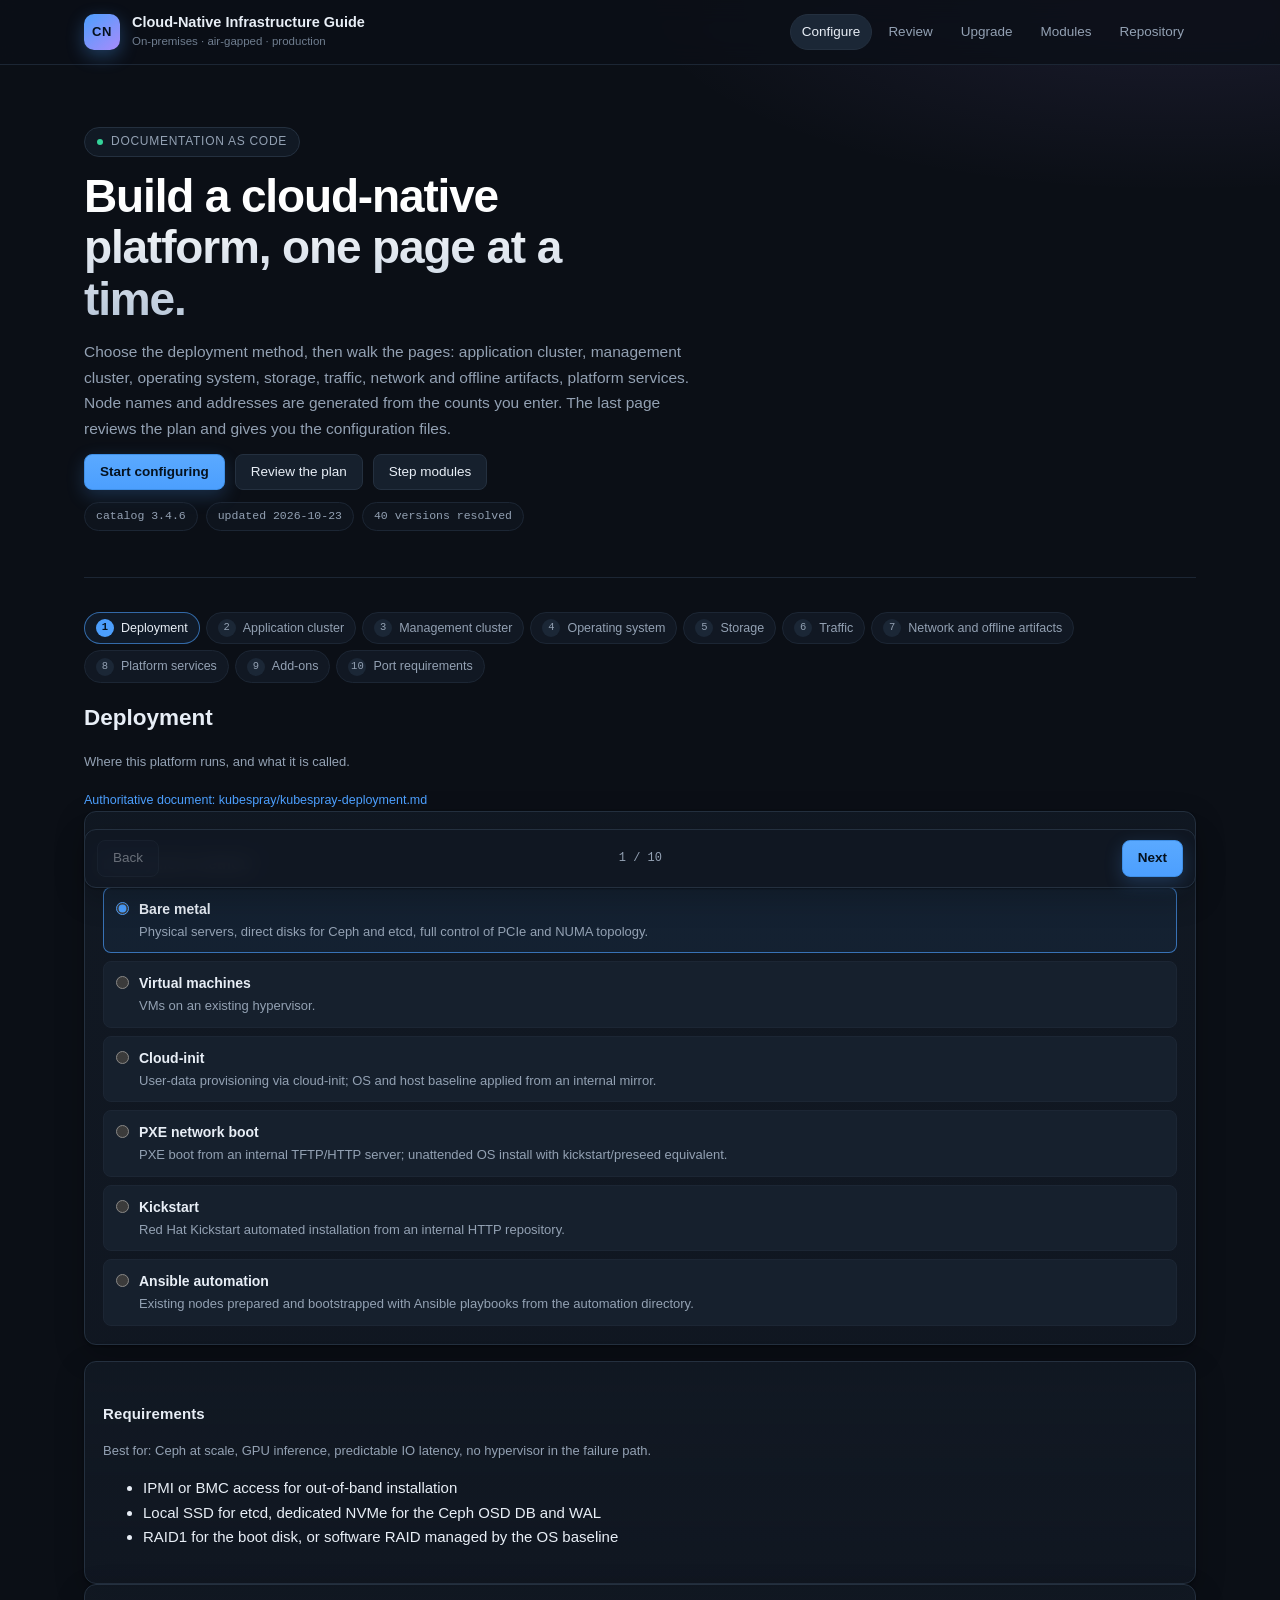
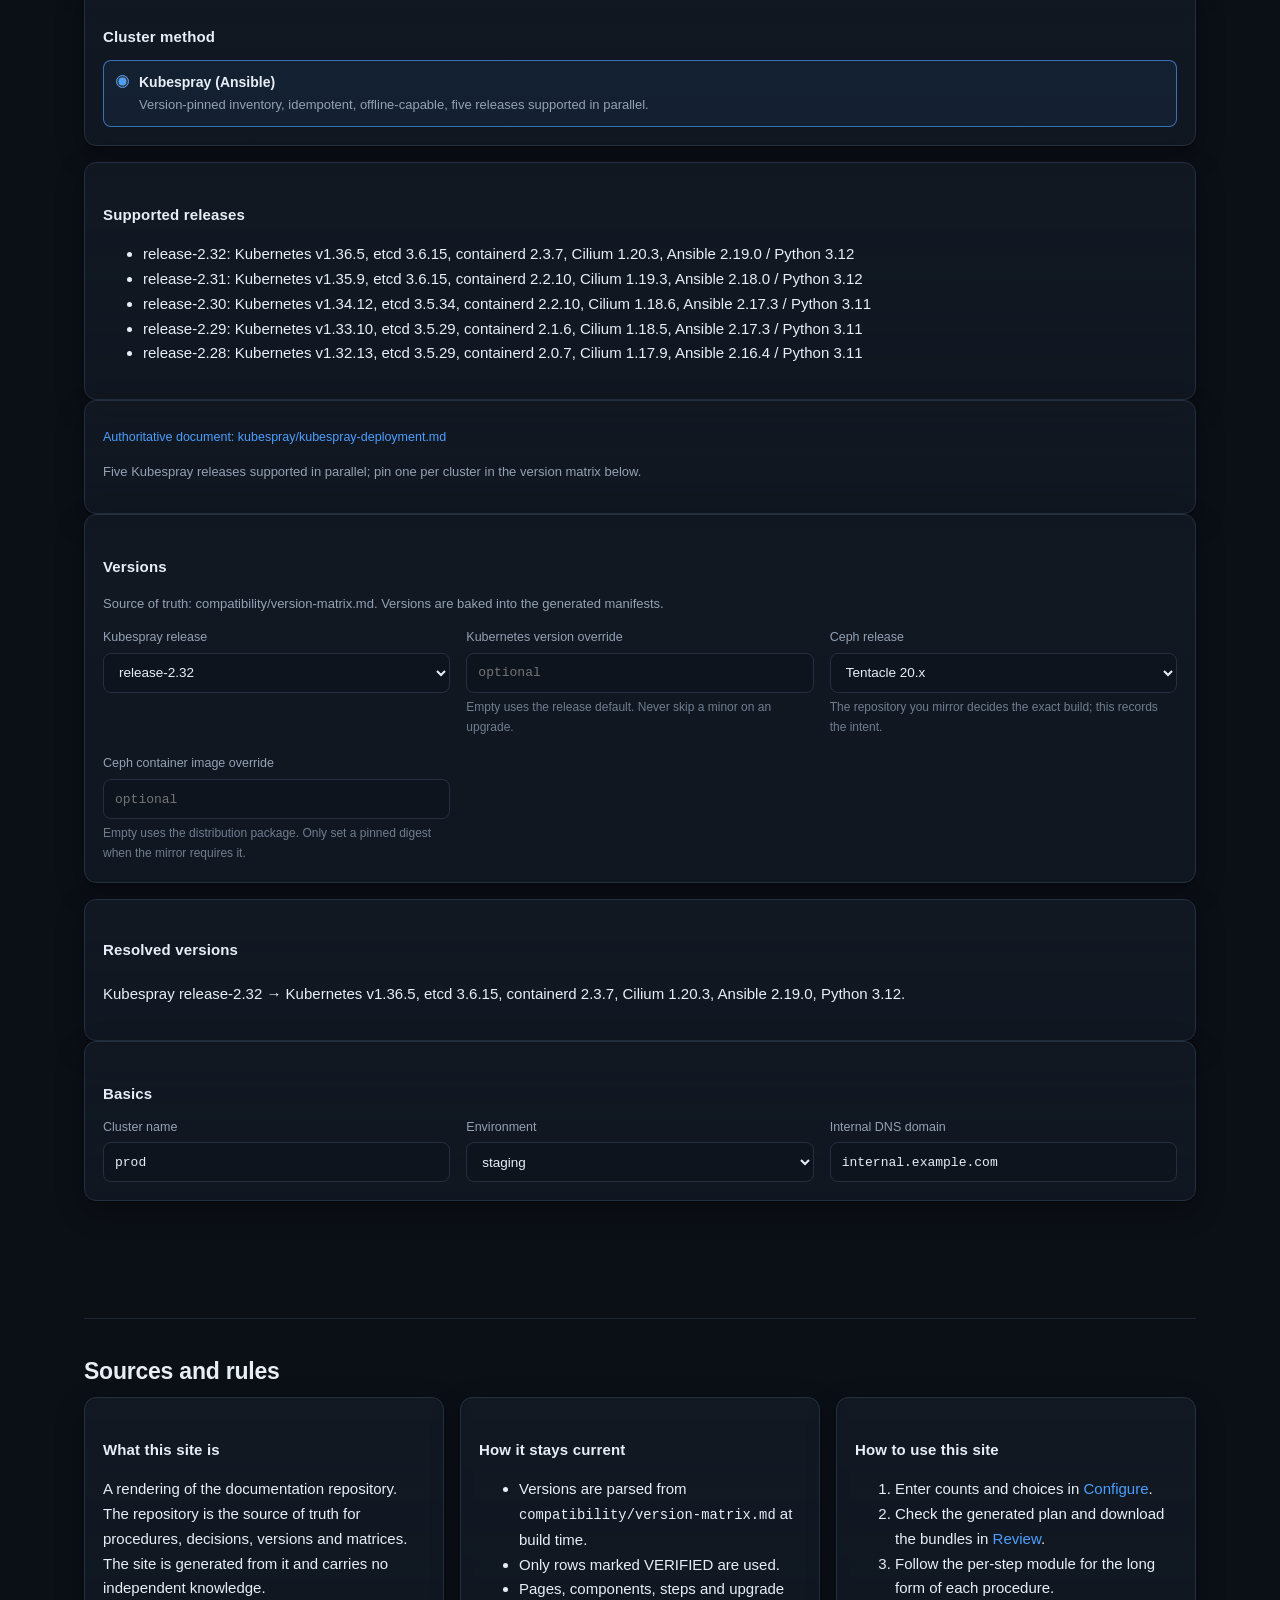
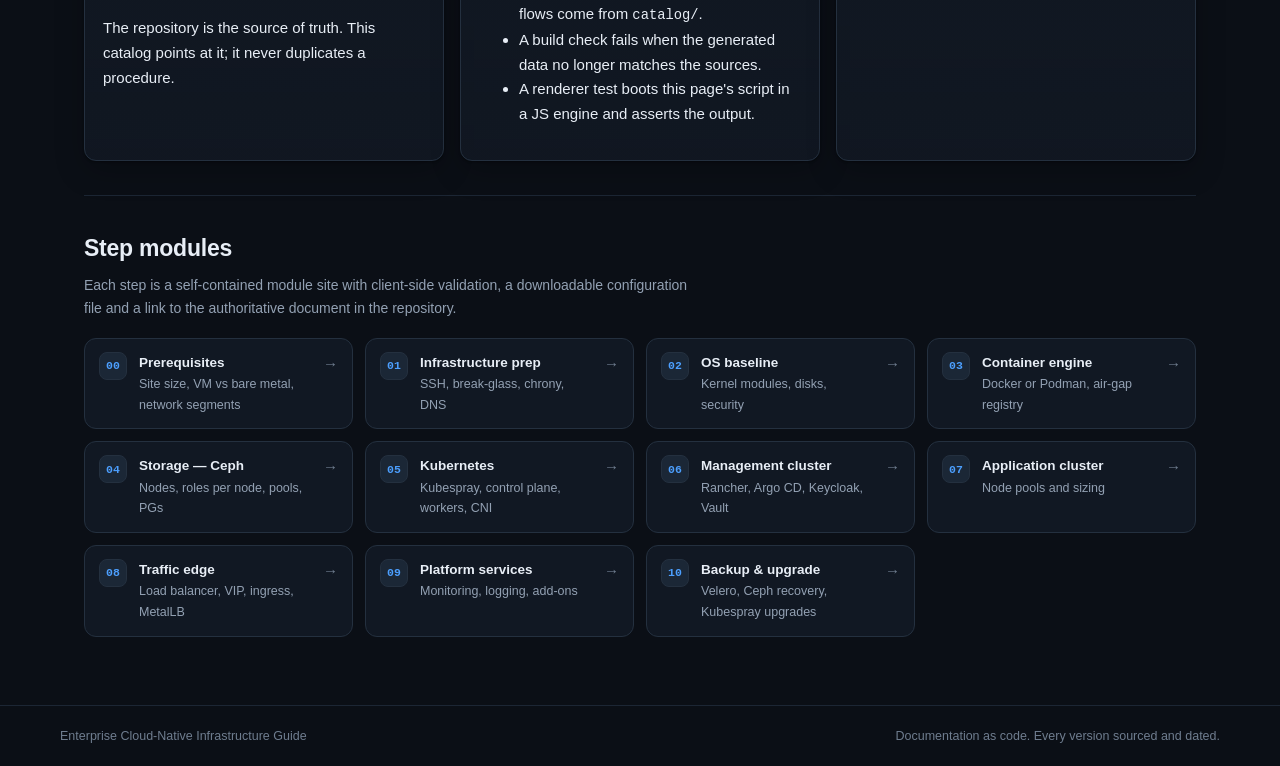
==== site/index.html @ a26ba658 "Cluster method gets authoritative doc link" ====
<!DOCTYPE html>
<html lang="en">
<head>
<meta charset="utf-8">
<meta name="viewport" content="width=device-width, initial-scale=1">
<title>Enterprise Cloud-Native Infrastructure Guide</title>
<meta name="description" content="Step-by-step configurator and upgrade walkthrough for an on-premises, air-gapped cloud-native platform: Kubernetes with Kubespray, Ceph (Rook or cephadm on Podman/Docker), Rancher, Argo CD, Vault, Prometheus, Istio and GPU inference.">
<link rel="stylesheet" href="styles.css?v=3.4.6">
</head>
<body>
<header class="top">
  <div class="wrap">
    <a class="brand" href="#/">
      <span class="brand-mark">CN</span>
      <span>
        <strong>Cloud-Native Infrastructure Guide</strong>
        <small>On-premises · air-gapped · production</small>
      </span>
    </a>
    <nav id="nav">
      <a href="#/configure" data-view="wizard">Configure</a>
      <a href="#/review" data-view="review">Review</a>
      <a href="#/upgrade" data-view="upgrade">Upgrade</a>
      <a href="#modules">Modules</a>
      <a href="https://github.com/DavoudTeimouri/cloudnative-infrastructure-guide" rel="noopener">Repository</a>
    </nav>
  </div>
</header>

<main class="wrap" id="top">

  <section class="hero" id="hero">
    <p class="eyebrow">Documentation as code</p>
    <h1>Build a cloud-native platform, one page at a time.</h1>
    <p>
      Choose the deployment method, then walk the pages: application cluster, management cluster,
      operating system, storage, traffic, network and offline artifacts, platform services.
      Node names and addresses are generated from the counts you enter. The last page reviews the
      plan and gives you the configuration files.
    </p>
    <p class="hero-cta">
      <a class="btn primary" href="#/configure" data-view="wizard">Start configuring</a>
      <a class="btn" href="#/review" data-view="review">Review the plan</a>
      <a class="btn" href="#modules">Step modules</a>
    </p>
    <p class="hero-meta">
      <span id="catalog-version">catalog —</span>
      <span id="catalog-updated">updated —</span>
      <span id="version-count">— versions</span>
    </p>
  </section>

  <!-- wizard -->
  <section id="wizard" class="view">
    <div class="wizard-bar">
      <ol class="crumbs" id="crumbs"></ol>
    </div>

    <div id="page" class="page"></div>

    <div class="wizard-nav">
      <button id="prev" class="btn">Back</button>
      <span class="wizard-step" id="page-count"></span>
      <button id="next" class="btn primary">Next</button>
    </div>
  </section>

  <!-- review -->
  <section id="review" class="view" hidden>
    <h2>Review</h2>
    <div class="plan-head">
      <div>
        <strong id="plan-summary">—</strong>
        <p class="hint" id="plan-note"></p>
      </div>
      <div class="plan-actions">
        <button id="copy-plan" class="btn">Copy plan</button>
        <button id="download-runbook" class="btn primary">Download runbook</button>
      </div>
    </div>

    <h3>Sizing</h3>
    <div class="table-scroll"><table class="versions" id="sizing"><tbody></tbody></table></div>

    <h3>Resolved versions</h3>
    <div class="table-scroll"><table class="versions" id="versions"><tbody></tbody></table></div>

    <h3>Implementation steps</h3>
    <ol class="steps" id="steps"></ol>

    <h3>Generated files</h3>
    <div id="exports" class="exports"></div>
  </section>

  <!-- upgrade -->
  <section id="upgrade" class="view" hidden>
    <h2>Upgrade walkthrough</h2>
    <p class="hint">
      One component at a time, in order. A step marked <strong>gate</strong> must pass before the
      next one starts. The rollback line states what is actually possible — for Kubernetes and
      Ceph it is the backup, not a downgrade.
    </p>

    <div class="card">
      <div class="grid">
        <div class="field">
          <label for="flow">Component</label>
          <select id="flow"></select>
        </div>
        <div class="field">
          <label for="target">Target version</label>
          <select id="target"></select>
        </div>
      </div>
      <p class="hint" id="flow-meta"></p>
      <div class="plan-actions">
        <button id="download-upgrade" class="btn primary">Download upgrade runbook</button>
      </div>
    </div>

    <div id="upgrade-body"></div>
  </section>

  <section id="sources">
    <h2>Sources and rules</h2>
    <div class="grid">
      <div class="card plain">
        <h3>What this site is</h3>
        <p>
          A rendering of the documentation repository. The repository is the source of truth for
          procedures, decisions, versions and matrices. The site is generated from it and carries
          no independent knowledge.
        </p>
        <p id="source-note"></p>
      </div>
      <div class="card plain">
        <h3>How it stays current</h3>
        <ul>
          <li>Versions are parsed from <code>compatibility/version-matrix.md</code> at build time.</li>
          <li>Only rows marked VERIFIED are used.</li>
          <li>Pages, components, steps and upgrade flows come from <code>catalog/</code>.</li>
          <li>A build check fails when the generated data no longer matches the sources.</li>
          <li>A renderer test boots this page's script in a JS engine and asserts the output.</li>
        </ul>
      </div>
      <div class="card plain">
        <h3>How to use this site</h3>
        <ol>
          <li>Enter counts and choices in <a href="#/configure">Configure</a>.</li>
          <li>Check the generated plan and download the bundles in <a href="#/review">Review</a>.</li>
          <li>Follow the per-step module for the long form of each procedure.</li>
        </ol>
      </div>
    </div>
  </section>


  <section id="modules">
    <h2>Step modules</h2>
    <p class="section-note">
      Each step is a self-contained module site with client-side validation, a downloadable
      configuration file and a link to the authoritative document in the repository.
    </p>
    <div class="modules">
      <a class="module-card" href="modules/00-prerequisites/index.html"><span class="n">00</span><span><span class="t">Prerequisites</span><span class="d">Site size, VM vs bare metal, network segments</span></span><span class="arrow">→</span></a>
      <a class="module-card" href="modules/01-infrastructure-prep/index.html"><span class="n">01</span><span><span class="t">Infrastructure prep</span><span class="d">SSH, break-glass, chrony, DNS</span></span><span class="arrow">→</span></a>
      <a class="module-card" href="modules/02-os-baseline/index.html"><span class="n">02</span><span><span class="t">OS baseline</span><span class="d">Kernel modules, disks, security</span></span><span class="arrow">→</span></a>
      <a class="module-card" href="modules/03-container-engine/index.html"><span class="n">03</span><span><span class="t">Container engine</span><span class="d">Docker or Podman, air-gap registry</span></span><span class="arrow">→</span></a>
      <a class="module-card" href="modules/04-storage-ceph/index.html"><span class="n">04</span><span><span class="t">Storage — Ceph</span><span class="d">Nodes, roles per node, pools, PGs</span></span><span class="arrow">→</span></a>
      <a class="module-card" href="modules/05-kubernetes/index.html"><span class="n">05</span><span><span class="t">Kubernetes</span><span class="d">Kubespray, control plane, workers, CNI</span></span><span class="arrow">→</span></a>
      <a class="module-card" href="modules/06-management-cluster/index.html"><span class="n">06</span><span><span class="t">Management cluster</span><span class="d">Rancher, Argo CD, Keycloak, Vault</span></span><span class="arrow">→</span></a>
      <a class="module-card" href="modules/07-application-cluster/index.html"><span class="n">07</span><span><span class="t">Application cluster</span><span class="d">Node pools and sizing</span></span><span class="arrow">→</span></a>
      <a class="module-card" href="modules/08-traffic-edge/index.html"><span class="n">08</span><span><span class="t">Traffic edge</span><span class="d">Load balancer, VIP, ingress, MetalLB</span></span><span class="arrow">→</span></a>
      <a class="module-card" href="modules/09-platform-services/index.html"><span class="n">09</span><span><span class="t">Platform services</span><span class="d">Monitoring, logging, add-ons</span></span><span class="arrow">→</span></a>
      <a class="module-card" href="modules/10-backup-upgrade/index.html"><span class="n">10</span><span><span class="t">Backup &amp; upgrade</span><span class="d">Velero, Ceph recovery, Kubespray upgrades</span></span><span class="arrow">→</span></a>
    </div>
  </section>

</main>

<footer class="foot">
  <div class="wrap">
    <span>Enterprise Cloud-Native Infrastructure Guide</span>
    <span>Documentation as code. Every version sourced and dated.</span>
  </div>
</footer>

<div id="toast" class="toast" role="status" aria-live="polite"></div>

<script src="app.js?v=3.4.6"></script>
</body>
</html>
---- site/styles.css ----
/* Cloud-Native Infrastructure Guide — design system
   Dark, dense, documentation-first. One stylesheet for the main site and the
   step modules: modules link this file and add only their layout rules. */

:root {
  color-scheme: dark;

  --bg: #0b0f16;
  --bg-soft: #0e141d;
  --panel: #111823;
  --panel-2: #16202d;
  --panel-3: #1b2736;
  --line: #24303f;
  --line-soft: #1c2634;
  --fg: #e8eef6;
  --muted: #93a1b3;
  --muted-2: #6f7d8f;
  --accent: #4c9ffe;
  --accent-2: #34d399;
  --accent-3: #a78bfa;
  --warn: #f3b44a;
  --danger: #ff6b6b;

  /* aliases used by the step modules */
  --border: var(--line);
  --foreground: var(--fg);
  --muted-foreground: var(--muted);
  --card: var(--panel);

  --r-sm: 8px;
  --r: 12px;
  --r-lg: 16px;
  --shadow: 0 1px 2px rgba(0, 0, 0, .35), 0 10px 30px rgba(0, 0, 0, .22);
  --mono: ui-monospace, SFMono-Regular, "SF Mono", Menlo, Consolas, "Liberation Mono", monospace;
  --sans: "Inter", -apple-system, BlinkMacSystemFont, "Segoe UI", Roboto, Helvetica, Arial, sans-serif;
}

* { box-sizing: border-box; }

html { -webkit-text-size-adjust: 100%; }

body {
  margin: 0;
  background:
    radial-gradient(1100px 380px at 12% -8%, rgba(76, 159, 254, .16), transparent 62%),
    radial-gradient(900px 320px at 92% 0%, rgba(167, 139, 250, .10), transparent 60%),
    var(--bg);
  color: var(--fg);
  font: 15px/1.65 var(--sans);
  -webkit-font-smoothing: antialiased;
  text-rendering: optimizeLegibility;
}

img, svg, video { max-width: 100%; height: auto; }

a { color: var(--accent); text-decoration: none; }
a:hover { text-decoration: underline; }

:focus-visible { outline: 2px solid var(--accent); outline-offset: 2px; }

.wrap { max-width: 1160px; margin: 0 auto; padding: 0 clamp(14px, 3vw, 24px); }

/* ---------- header ---------- */

.top {
  position: sticky; top: 0; z-index: 30;
  background: rgba(11, 15, 22, .82);
  border-bottom: 1px solid var(--line-soft);
  backdrop-filter: saturate(140%) blur(12px);
}
.top .wrap { display: flex; align-items: center; justify-content: space-between; gap: 18px; min-height: 64px; }
.brand { display: flex; align-items: center; gap: 12px; color: var(--fg); text-decoration: none; min-width: 0; }
.brand:hover { text-decoration: none; }
.brand-mark {
  display: grid; place-items: center; flex: none;
  width: 36px; height: 36px; border-radius: 10px;
  background: linear-gradient(140deg, var(--accent), var(--accent-3));
  box-shadow: 0 6px 18px rgba(76, 159, 254, .32);
  font-weight: 700; font-size: 13px; letter-spacing: .04em; color: #06111f;
}
.brand strong { display: block; font-size: 14.5px; line-height: 1.25; }
.brand small { display: block; color: var(--muted-2); font-size: 11.5px; }
.top nav { display: flex; align-items: center; gap: 4px; flex-wrap: wrap; }
.top nav a {
  color: var(--muted); text-decoration: none; font-size: 13.5px;
  padding: 6px 11px; border-radius: 999px; border: 1px solid transparent;
  transition: color .15s, background .15s, border-color .15s;
}
.top nav a:hover { color: var(--fg); background: var(--panel-2); text-decoration: none; }
.top nav a.on { color: var(--fg); background: var(--panel-3); border-color: var(--line); }

/* ---------- hero ---------- */

.hero { padding: clamp(34px, 6vw, 62px) 0 clamp(20px, 4vw, 34px); }
.hero .eyebrow {
  display: inline-flex; align-items: center; gap: 8px;
  margin: 0 0 14px; padding: 4px 12px;
  border: 1px solid var(--line); border-radius: 999px;
  background: rgba(22, 32, 45, .6);
  color: var(--muted); font-size: 12px; letter-spacing: .06em; text-transform: uppercase;
}
.hero .eyebrow::before { content: ""; width: 6px; height: 6px; border-radius: 50%; background: var(--accent-2); }
.hero h1 {
  margin: 0 0 14px; max-width: 20ch;
  font-size: clamp(28px, 4.4vw, 46px); line-height: 1.12; letter-spacing: -.025em;
  background: linear-gradient(180deg, #ffffff 20%, #b6c5d8);
  -webkit-background-clip: text; background-clip: text; color: transparent;
}
.hero p { color: var(--muted); max-width: 72ch; margin: 0 0 12px; font-size: 15.5px; }
.hero-cta { display: flex; gap: 10px; flex-wrap: wrap; margin: 20px 0 18px; }
.hero-meta { display: flex; gap: 8px; flex-wrap: wrap; font-size: 12.5px; color: var(--muted-2); margin: 0; }
.hero-meta span {
  border: 1px solid var(--line-soft); border-radius: 999px; padding: 4px 11px;
  background: rgba(17, 24, 35, .55); font-family: var(--mono); font-size: 11.5px;
}

/* ---------- sections ---------- */

section { padding: clamp(22px, 3.4vw, 34px) 0; border-top: 1px solid var(--line-soft); }
section:first-of-type { border-top: 0; }
section > h2 { margin: 0 0 6px; font-size: clamp(19px, 2.2vw, 23px); letter-spacing: -.01em; }
section > .section-note { margin: 0 0 18px; color: var(--muted); font-size: 14px; max-width: 80ch; }
h3 { margin: 22px 0 10px; font-size: 15px; letter-spacing: .01em; }
h4 { letter-spacing: .01em; }

/* ---------- cards and grids ---------- */

.card {
  border: 1px solid var(--line); border-radius: var(--r);
  background: linear-gradient(180deg, rgba(22, 32, 45, .55), rgba(17, 24, 35, .85));
  box-shadow: var(--shadow);
  padding: 18px; margin: 0 0 16px;
  min-width: 0;
}
.card.plain { margin: 0; }
.card legend { color: var(--muted); font-size: 12px; text-transform: uppercase; letter-spacing: .08em; padding: 0 6px; }

.grid, .values, .components, .exports, .upgrades {
  display: grid; gap: 16px; min-width: 0;
  grid-template-columns: repeat(auto-fit, minmax(min(100%, 300px), 1fr));
}
.grid > *, .values > *, .components > *, .exports > *, .upgrades > * { min-width: 0; }
.grid .card { margin: 0; }

/* ---------- options ---------- */

.options { display: flex; flex-direction: column; gap: 8px; min-width: 0; }
.opt {
  display: flex; gap: 10px; align-items: flex-start;
  border: 1px solid var(--line-soft); border-radius: var(--r-sm);
  padding: 10px 12px; cursor: pointer; background: var(--panel-2);
  transition: border-color .15s, background .15s;
  min-width: 0;
}
.opt:hover { border-color: #364357; }
.opt input { margin: 4px 0 0; flex: none; accent-color: var(--accent); }
.opt.on { border-color: rgba(76, 159, 254, .65); background: rgba(76, 159, 254, .07); }
.opt-body { flex: 1; min-width: 0; }
.opt-title { font-weight: 600; font-size: 14px; }
.opt-note { color: var(--muted); font-size: 13px; overflow-wrap: anywhere; }
.opt-warn { color: var(--warn); font-size: 12.5px; margin-top: 3px; }
.detail { color: var(--muted); font-size: 13.5px; margin-top: 12px; }
.detail ul { margin: 6px 0 0; padding-left: 18px; }

/* ---------- components ---------- */

.comp { border: 1px solid var(--line-soft); border-radius: var(--r); background: var(--panel-2); padding: 14px; min-width: 0; }
.comp h4 { margin: 0 0 8px; font-size: 14px; display: flex; justify-content: space-between; align-items: center; gap: 8px; }
.comp h4 .req { font-size: 10.5px; color: var(--muted-2); text-transform: uppercase; letter-spacing: .07em; }
.comp .options { gap: 6px; }

/* ---------- role tabs ---------- */

.tab-bar { display: flex; border-bottom: 1px solid var(--line); margin: 10px 0 6px; overflow-x: auto; }
.tab-bar .tab {
  flex: 1 0 auto; border: 0; border-bottom: 2px solid transparent; background: var(--panel-2);
  color: var(--muted); font: 600 13px/1 var(--sans); text-align: center;
  padding: 10px 8px; cursor: pointer; white-space: nowrap;
}
.tab-bar .tab:hover { color: var(--fg); }
.tab-bar .tab.on { border-bottom-color: var(--accent); color: var(--accent); background: var(--panel); }
.tab-bar .tab.off { opacity: .45; cursor: not-allowed; }
.tab-bar .tab-tag { margin-left: 6px; font-size: 10px; color: var(--accent-2); }
.tab-panel { padding: 12px; border: 1px solid var(--line); border-radius: var(--r-sm); background: var(--panel); min-width: 0; }

/* ---------- fields ---------- */

.field { display: flex; flex-direction: column; gap: 5px; min-width: 0; }
.field label { font-size: 12.5px; color: var(--muted); font-weight: 500; }
.field input, .field select, .field textarea {
  width: 100%; max-width: 100%; min-width: 0;
  background: var(--bg-soft); border: 1px solid var(--line); color: var(--fg);
  border-radius: var(--r-sm); padding: 9px 11px;
  font: 13px/1.45 var(--mono);
  transition: border-color .15s, box-shadow .15s;
}
.field input, .field select { height: 40px; }
.field select { font-family: var(--sans); font-size: 13.5px; }
.field input:hover, .field select:hover, .field textarea:hover { border-color: #364357; }
.field input:focus, .field select:focus, .field textarea:focus {
  outline: none; border-color: var(--accent);
  box-shadow: 0 0 0 3px rgba(76, 159, 254, .18);
}
.field .hint { font-size: 12px; color: var(--muted-2); }
.field.secret input { border-color: #5a3a1f; }
.field.bool .check {
  display: flex; align-items: center; gap: 9px; flex-direction: row;
  font-size: 13.5px; color: var(--fg); cursor: pointer;
}
.field.bool input[type="checkbox"] { width: 16px; height: 16px; margin: 0; accent-color: var(--accent); }
.field textarea { resize: vertical; min-height: 96px; }
.hint { color: var(--muted); font-size: 13px; overflow-wrap: anywhere; }

/* ---------- buttons ---------- */

.btn {
  display: inline-flex; align-items: center; justify-content: center; gap: 7px;
  background: var(--panel-2); border: 1px solid var(--line); color: var(--fg);
  padding: 9px 15px; border-radius: var(--r-sm); cursor: pointer;
  font: 500 13.5px/1.2 var(--sans); text-decoration: none;
  transition: background .15s, border-color .15s, transform .05s;
}
.btn:hover { background: var(--panel-3); border-color: #364357; text-decoration: none; }
.btn:active { transform: translateY(1px); }
.btn.primary {
  background: linear-gradient(180deg, #5aa9ff, var(--accent));
  border-color: #3f8fe6; color: #05121f; font-weight: 650;
  box-shadow: 0 6px 18px rgba(76, 159, 254, .22);
}
.btn.primary:hover { filter: brightness(1.06); }
.btn:disabled { opacity: .4; cursor: not-allowed; box-shadow: none; }
.plan-head { display: flex; justify-content: space-between; align-items: flex-start; gap: 16px; flex-wrap: wrap; }
.plan-actions { display: flex; gap: 8px; flex-wrap: wrap; }
.row { display: flex; gap: 8px; flex-wrap: wrap; align-items: center; min-width: 0; }

/* ---------- tables ---------- */

.table-scroll {
  width: 100%; max-width: 100%; overflow-x: auto;
  border: 1px solid var(--line); border-radius: var(--r-sm);
  background: var(--bg-soft);
  -webkit-overflow-scrolling: touch;
}
table { border-collapse: collapse; width: 100%; min-width: 0; }
table.versions { font-size: 13px; }
table.versions th {
  position: sticky; top: 0;
  background: var(--panel-2); color: var(--muted);
  font: 600 10.5px/1.4 var(--sans); letter-spacing: .08em; text-transform: uppercase;
  text-align: left; padding: 9px 12px; border-bottom: 1px solid var(--line);
}
table.versions td { border-bottom: 1px solid var(--line-soft); padding: 9px 12px; vertical-align: top; overflow-wrap: anywhere; }
table.versions tr:last-child td { border-bottom: 0; }
table.versions tbody tr:hover { background: rgba(76, 159, 254, .045); }
table.versions td:first-child { color: var(--muted); width: 38%; }
table.versions td:last-child { font-family: var(--mono); font-size: 12.5px; }
table.data-table th {
  background: var(--panel-2); color: var(--muted);
  font: 600 10.5px/1.4 var(--sans); letter-spacing: .07em; text-transform: uppercase;
  text-align: left; padding: 9px 12px; border-bottom: 1px solid var(--line); white-space: nowrap;
}
table.data-table td { border-bottom: 1px solid var(--line-soft); padding: 8px 12px; vertical-align: top; overflow-wrap: anywhere; }
table.data-table tbody tr:hover { background: rgba(76, 159, 254, .045); }
table td input, table td select { width: 100%; min-width: 72px; }

/* ---------- plan / steps ---------- */

ol.steps { padding-left: 20px; }
ol.steps > li { margin: 0 0 18px; }
.step-phase { color: var(--accent); font-size: 11.5px; text-transform: uppercase; letter-spacing: .08em; }
.step-title { font-weight: 600; font-size: 15px; margin: 2px 0 6px; }
.step-actions { margin: 0 0 6px; padding-left: 18px; color: var(--muted); }
.step-actions li { margin: 2px 0; }
.step-ref { font-size: 12.5px; color: var(--muted); overflow-wrap: anywhere; }
.step-ref code { background: var(--panel-2); border: 1px solid var(--line); border-radius: 6px; padding: 1px 6px; }

/* ---------- exports ---------- */

.export {
  border: 1px solid var(--line); border-radius: var(--r); background: var(--panel);
  padding: 15px; display: flex; flex-direction: column; min-width: 0;
}
.export h4 { margin: 0 0 4px; font-size: 14px; }
.export p { color: var(--muted); font-size: 13px; margin: 0 0 10px; flex: 1; }
.export .fname { font-family: var(--mono); font-size: 11.5px; color: var(--muted-2); margin-bottom: 10px; overflow-wrap: anywhere; }
.export pre {
  margin: 0 0 10px; padding: 11px; max-height: 200px; overflow: auto;
  background: var(--bg); border: 1px solid var(--line-soft); border-radius: var(--r-sm);
  font: 11.5px/1.6 var(--mono); white-space: pre; max-width: 100%;
}
.export .row { display: flex; gap: 8px; }
.export.hidden { display: none; }

/* ---------- upgrades ---------- */

.upg { border: 1px solid var(--line); border-left: 3px solid var(--warn); border-radius: var(--r-sm); background: var(--panel); padding: 15px; min-width: 0; }
.upg h4 { margin: 0 0 6px; font-size: 14px; }
.upg ul { margin: 0 0 8px; padding-left: 18px; color: var(--muted); font-size: 13px; }
.upg .step-ref code { background: var(--panel-2); border: 1px solid var(--line); border-radius: 5px; padding: 1px 6px; font-size: 12px; }

/* ---------- module cards ---------- */

.modules { display: grid; gap: 12px; grid-template-columns: repeat(auto-fit, minmax(min(100%, 260px), 1fr)); }
.module-card {
  display: flex; gap: 12px; align-items: flex-start;
  border: 1px solid var(--line); border-radius: var(--r);
  background: var(--panel); padding: 13px 14px;
  color: var(--fg); text-decoration: none;
  transition: border-color .15s, background .15s, transform .15s;
  min-width: 0;
}
.module-card:hover { border-color: rgba(76, 159, 254, .55); background: var(--panel-2); transform: translateY(-1px); text-decoration: none; }
.module-card .n {
  flex: none; display: grid; place-items: center; width: 28px; height: 28px;
  border-radius: 8px; background: var(--panel-3); border: 1px solid var(--line);
  font: 600 11.5px/1 var(--mono); color: var(--accent);
}
.module-card .t { display: block; font-weight: 600; font-size: 13.5px; }
.module-card .d { display: block; color: var(--muted); font-size: 12.5px; overflow-wrap: anywhere; }
.module-card .arrow { margin-left: auto; color: var(--muted-2); }

/* ---------- footer ---------- */

.foot { border-top: 1px solid var(--line-soft); color: var(--muted-2); font-size: 12.5px; margin-top: 34px; }
.foot .wrap { display: flex; justify-content: space-between; gap: 12px; padding: 20px 0; flex-wrap: wrap; }

/* ---------- toast ---------- */

.toast {
  position: fixed; bottom: 22px; left: 50%; transform: translateX(-50%) translateY(20px);
  background: var(--panel-3); border: 1px solid var(--accent); color: var(--fg);
  padding: 10px 18px; border-radius: 999px; font-size: 13.5px;
  box-shadow: var(--shadow);
  opacity: 0; pointer-events: none; transition: opacity .18s, transform .18s;
  z-index: 50;
}
.toast.show { opacity: 1; transform: translateX(-50%) translateY(0); }

code { font-family: var(--mono); font-size: .92em; }

/* ---------- wizard ---------- */

.view[hidden] { display: none; }
#nav a.on { color: var(--fg); background: var(--panel-3); border-color: var(--line); }

.wizard-bar { margin-bottom: 16px; min-width: 0; }
.wizard-nav {
  position: sticky; bottom: 12px; z-index: 20;
  display: flex; align-items: center; justify-content: space-between; gap: 12px;
  margin-top: 24px; padding: 10px 12px;
  border: 1px solid var(--line); border-radius: var(--r);
  background: rgba(17, 24, 35, .9);
  backdrop-filter: saturate(140%) blur(10px);
  box-shadow: var(--shadow);
}
.wizard-step { font-family: var(--mono); font-size: 12px; color: var(--muted); }

.crumbs { list-style: none; display: flex; flex-wrap: wrap; gap: 6px; margin: 0; padding: 0; min-width: 0; }
.crumbs li {
  display: flex; align-items: center; gap: 7px;
  border: 1px solid var(--line-soft); border-radius: 999px;
  padding: 5px 11px; font-size: 12.5px; color: var(--muted); cursor: pointer;
  background: var(--panel); white-space: nowrap;
  transition: border-color .15s, color .15s, background .15s;
}
.crumbs li:hover { border-color: #364357; color: var(--fg); }
.crumbs li.on { border-color: rgba(76, 159, 254, .6); color: var(--fg); background: rgba(76, 159, 254, .08); }
.crumbs .num {
  display: grid; place-items: center; width: 18px; height: 18px;
  border-radius: 50%; background: var(--panel-3); font-size: 10.5px; font-family: var(--mono);
}
.crumbs li.on .num { background: var(--accent); color: #05121f; font-weight: 700; }

.page > h2 { margin-top: 0; }
.page > .hint { margin-top: -4px; margin-bottom: 18px; }
.page { min-width: 0; }

pre.mini {
  margin: 0; padding: 11px; background: var(--bg); border: 1px solid var(--line-soft);
  border-radius: var(--r-sm); font: 11.5px/1.65 var(--mono); white-space: pre; overflow: auto; max-width: 100%;
}

.steps pre {
  margin: 10px 0; padding: 11px; background: var(--bg);
  border: 1px solid var(--line-soft); border-left: 3px solid var(--accent-2);
  border-radius: var(--r-sm); font: 11.5px/1.65 var(--mono); overflow: auto; max-width: 100%;
}
.doc-link { margin: 8px 0 0; font-size: 12.5px; color: var(--muted); overflow-wrap: anywhere; }
.doc-link a { color: var(--accent); }
.doc-link a:hover { text-decoration: underline; }

/* ---------- responsive ---------- */

@media (max-width: 860px) {
  .top .wrap { min-height: 56px; }
  .brand small { display: none; }
  .hero h1 { max-width: none; }
  .crumbs { flex-wrap: nowrap; overflow-x: auto; padding-bottom: 4px; }
  .crumbs li { flex: none; }
  table.versions td:first-child { width: 44%; }
}

@media (max-width: 640px) {
  body { font-size: 14.5px; }
  .hero { padding-top: 26px; }
  .hero .eyebrow { font-size: 11px; }
  .card { padding: 15px; }
  .top nav { gap: 0; }
  .top nav a { padding: 6px 8px; font-size: 12.5px; }
  .plan-head { flex-direction: column; }
  .wizard-nav { bottom: 8px; }
  table.versions { font-size: 12px; }
  table.versions td, table.versions th { padding: 8px 9px; }
}

@media (prefers-reduced-motion: reduce) {
  * { transition: none !important; animation: none !important; }
  .module-card:hover { transform: none; }
}

/* ---------- pre-flight check ---------- */

.preflight-ok { color: var(--accent-2); font-weight: 600; }
.preflight-bad { color: var(--danger); font-weight: 600; }
.preflight-warn { color: var(--warn); font-weight: 600; }
.preflight-item {
  display: flex; gap: 10px; align-items: flex-start;
  padding: 8px 12px; border-radius: var(--r-sm);
  margin: 6px 0 0; background: var(--panel-2);
  border-left: 3px solid transparent;
}
.preflight-item.critical { border-left-color: var(--danger); }
.preflight-item.warning { border-left-color: var(--warn); }
.preflight-item.info { border-left-color: var(--muted-2); }
.preflight-item .sev {
  flex: none; font-family: var(--mono); font-size: 10.5px; font-weight: 700;
  color: var(--fg); padding-top: 2px;
}
.preflight-item.critical .sev { color: var(--danger); }
.preflight-item.warning .sev { color: var(--warn); }
.preflight-item .text { flex: 1; min-width: 0; overflow-wrap: anywhere; }
.preflight-item .text strong { color: var(--fg); font-size: 13px; }
.preflight-item .text div { font-size: 12.5px; color: var(--muted); }
.preflight-item .fix { font-size: 11.5px; color: var(--muted-2); margin-top: 3px; }

/* ---------- repeatable row cards (table-typed values) ---------- */

.table-field { gap: 8px; }
.table-field > label { font-size: 13px; font-weight: 600; color: var(--fg); }
.row-cards { display: grid; gap: 12px; margin: 2px 0 4px; }
.row-card {
  border: 1px solid var(--line); border-radius: var(--r);
  background: var(--panel-2); padding: 14px; min-width: 0;
}
.row-card-head {
  display: flex; align-items: center; justify-content: space-between;
  gap: 10px; flex-wrap: wrap;
  margin: 0 0 12px; padding-bottom: 10px;
  border-bottom: 1px solid var(--line-soft);
}
.row-title { display: flex; align-items: baseline; gap: 8px; min-width: 0; }
.row-title strong { font-size: 13.5px; overflow-wrap: anywhere; }
.row-count { color: var(--muted-2); font: 11px var(--mono); }
.row-grid {
  display: grid; gap: 10px 12px;
  grid-template-columns: repeat(auto-fit, minmax(min(100%, 220px), 1fr));
}
.row-grid .field label { font-size: 11.5px; }
.row-remove { padding: 5px 10px; font-size: 12px; }
.row-cards-empty { margin: 0; color: var(--muted-2); font-size: 13px; }
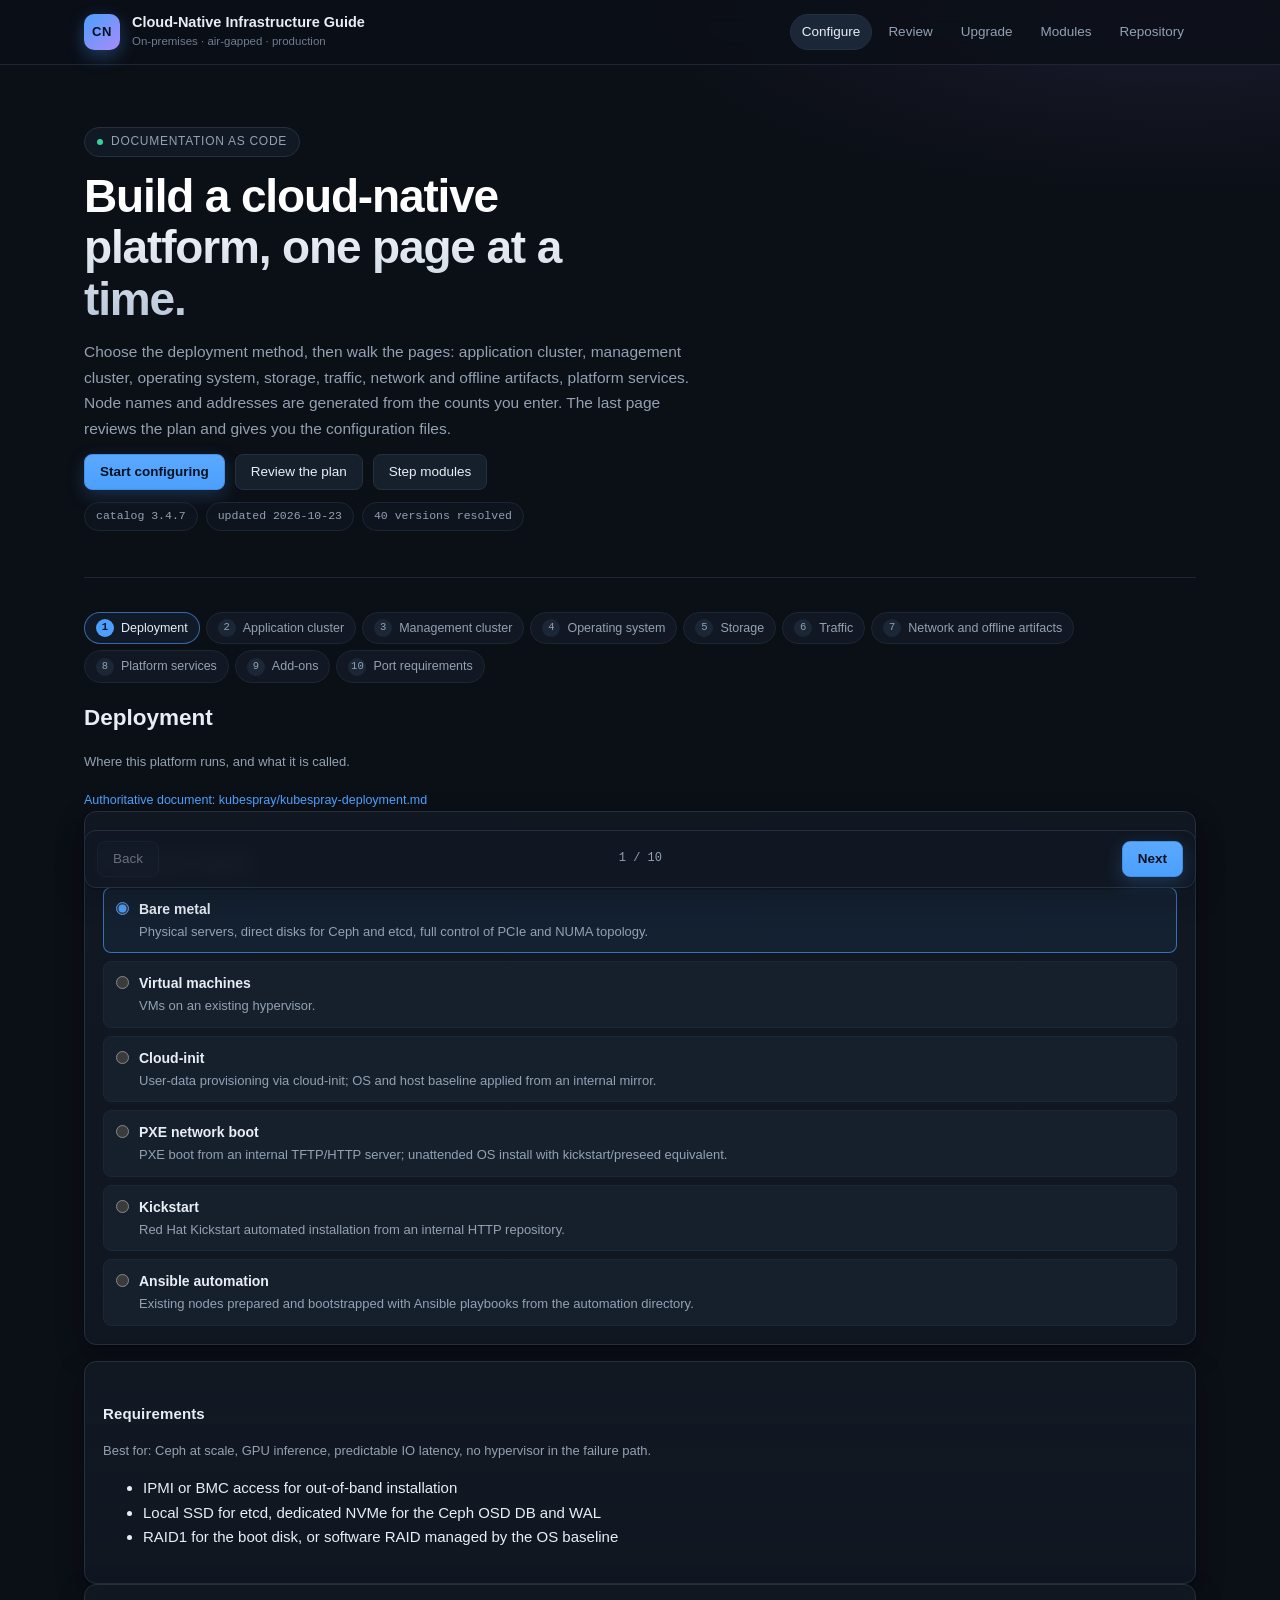
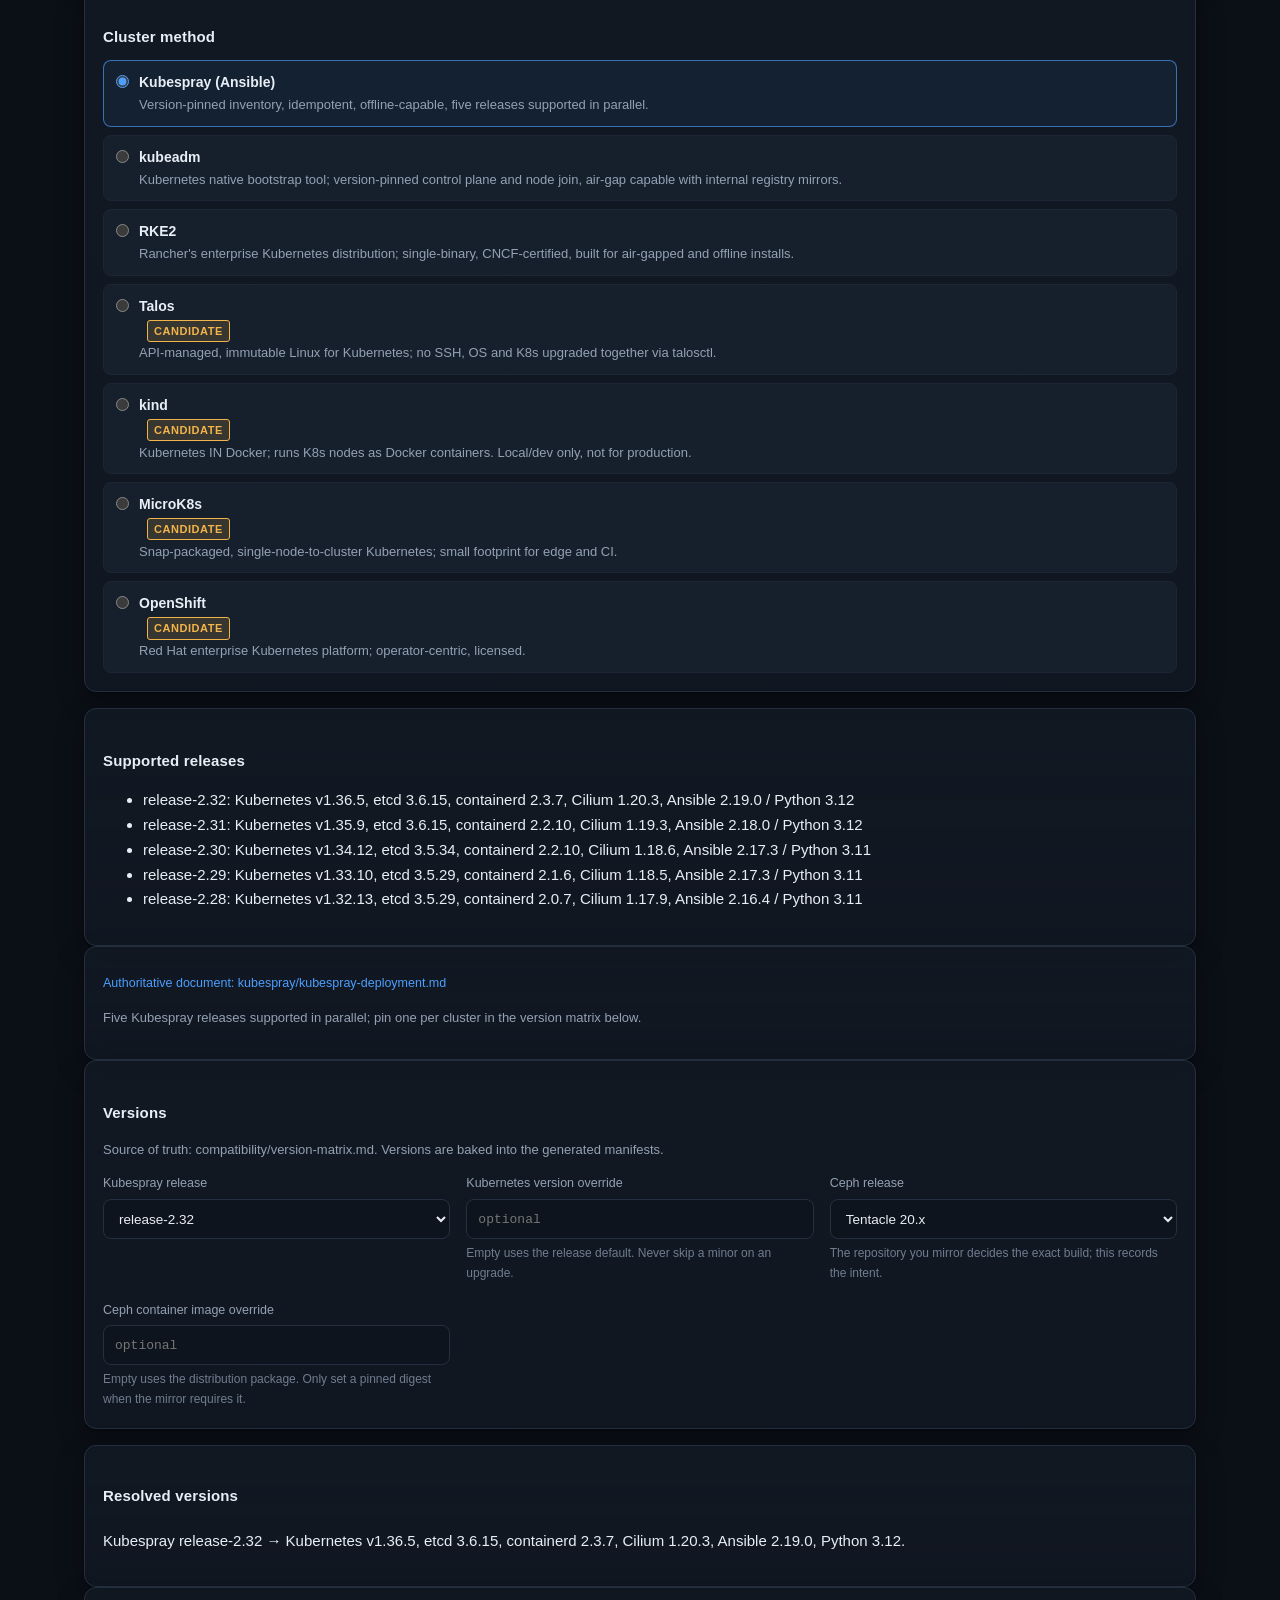
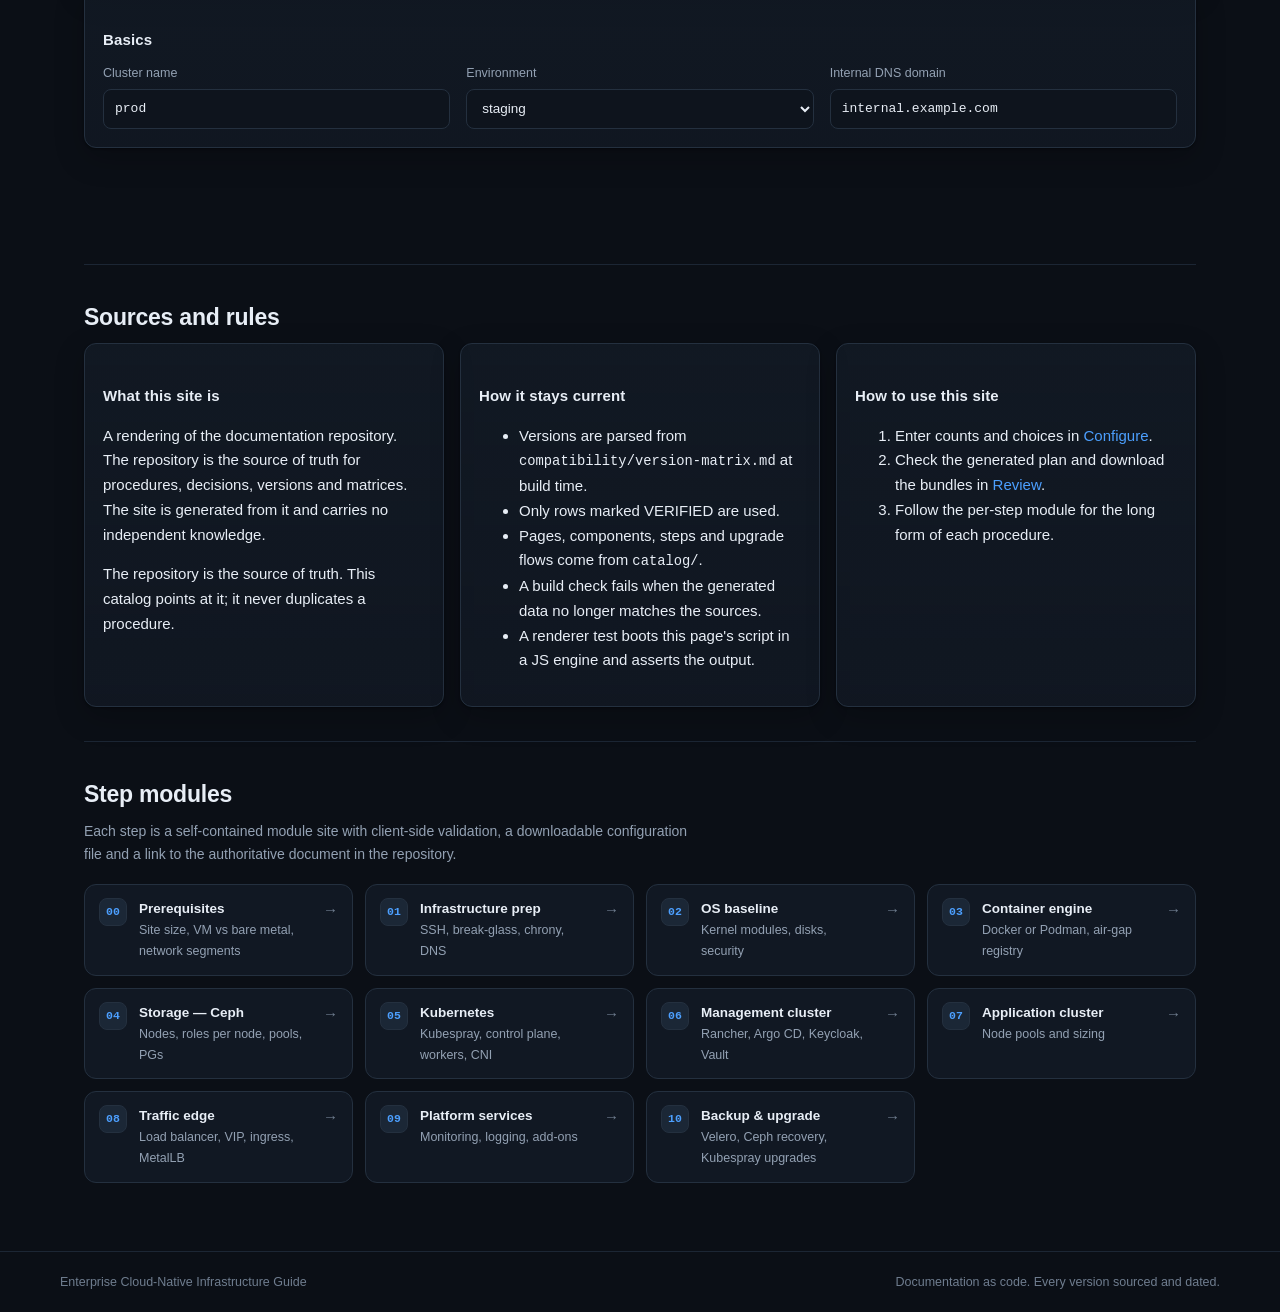
==== commit b7308ba2: "K8s cluster methods + deprecation observer" ====
--- a/site/index.html
+++ b/site/index.html
@@ -5,7 +5,7 @@
 <meta name="viewport" content="width=device-width, initial-scale=1">
 <title>Enterprise Cloud-Native Infrastructure Guide</title>
 <meta name="description" content="Step-by-step configurator and upgrade walkthrough for an on-premises, air-gapped cloud-native platform: Kubernetes with Kubespray, Ceph (Rook or cephadm on Podman/Docker), Rancher, Argo CD, Vault, Prometheus, Istio and GPU inference.">
-<link rel="stylesheet" href="styles.css?v=3.4.6">
+<link rel="stylesheet" href="styles.css?v=3.4.7">
 </head>
 <body>
 <header class="top">
@@ -187,6 +187,6 @@
 
 <div id="toast" class="toast" role="status" aria-live="polite"></div>
 
-<script src="app.js?v=3.4.6"></script>
+<script src="app.js?v=3.4.7"></script>
 </body>
 </html>
--- a/site/styles.css
+++ b/site/styles.css
@@ -159,6 +159,10 @@
 .opt-title { font-weight: 600; font-size: 14px; }
 .opt-note { color: var(--muted); font-size: 13px; overflow-wrap: anywhere; }
 .opt-warn { color: var(--warn); font-size: 12.5px; margin-top: 3px; }
+.badge { display: inline-block; font-size: 11px; font-weight: 700; border-radius: 3px; padding: 1px 6px; margin-left: 8px; vertical-align: middle; text-transform: uppercase; letter-spacing: .05em; }
+.badge-warn { background: rgba(243, 180, 74, .15); color: var(--warn); border: 1px solid var(--warn); }
+.card.plain.critical { border-left: 3px solid var(--danger); }
+.card.plain.warn { border-left: 3px solid var(--warn); }
 .detail { color: var(--muted); font-size: 13.5px; margin-top: 12px; }
 .detail ul { margin: 6px 0 0; padding-left: 18px; }
 
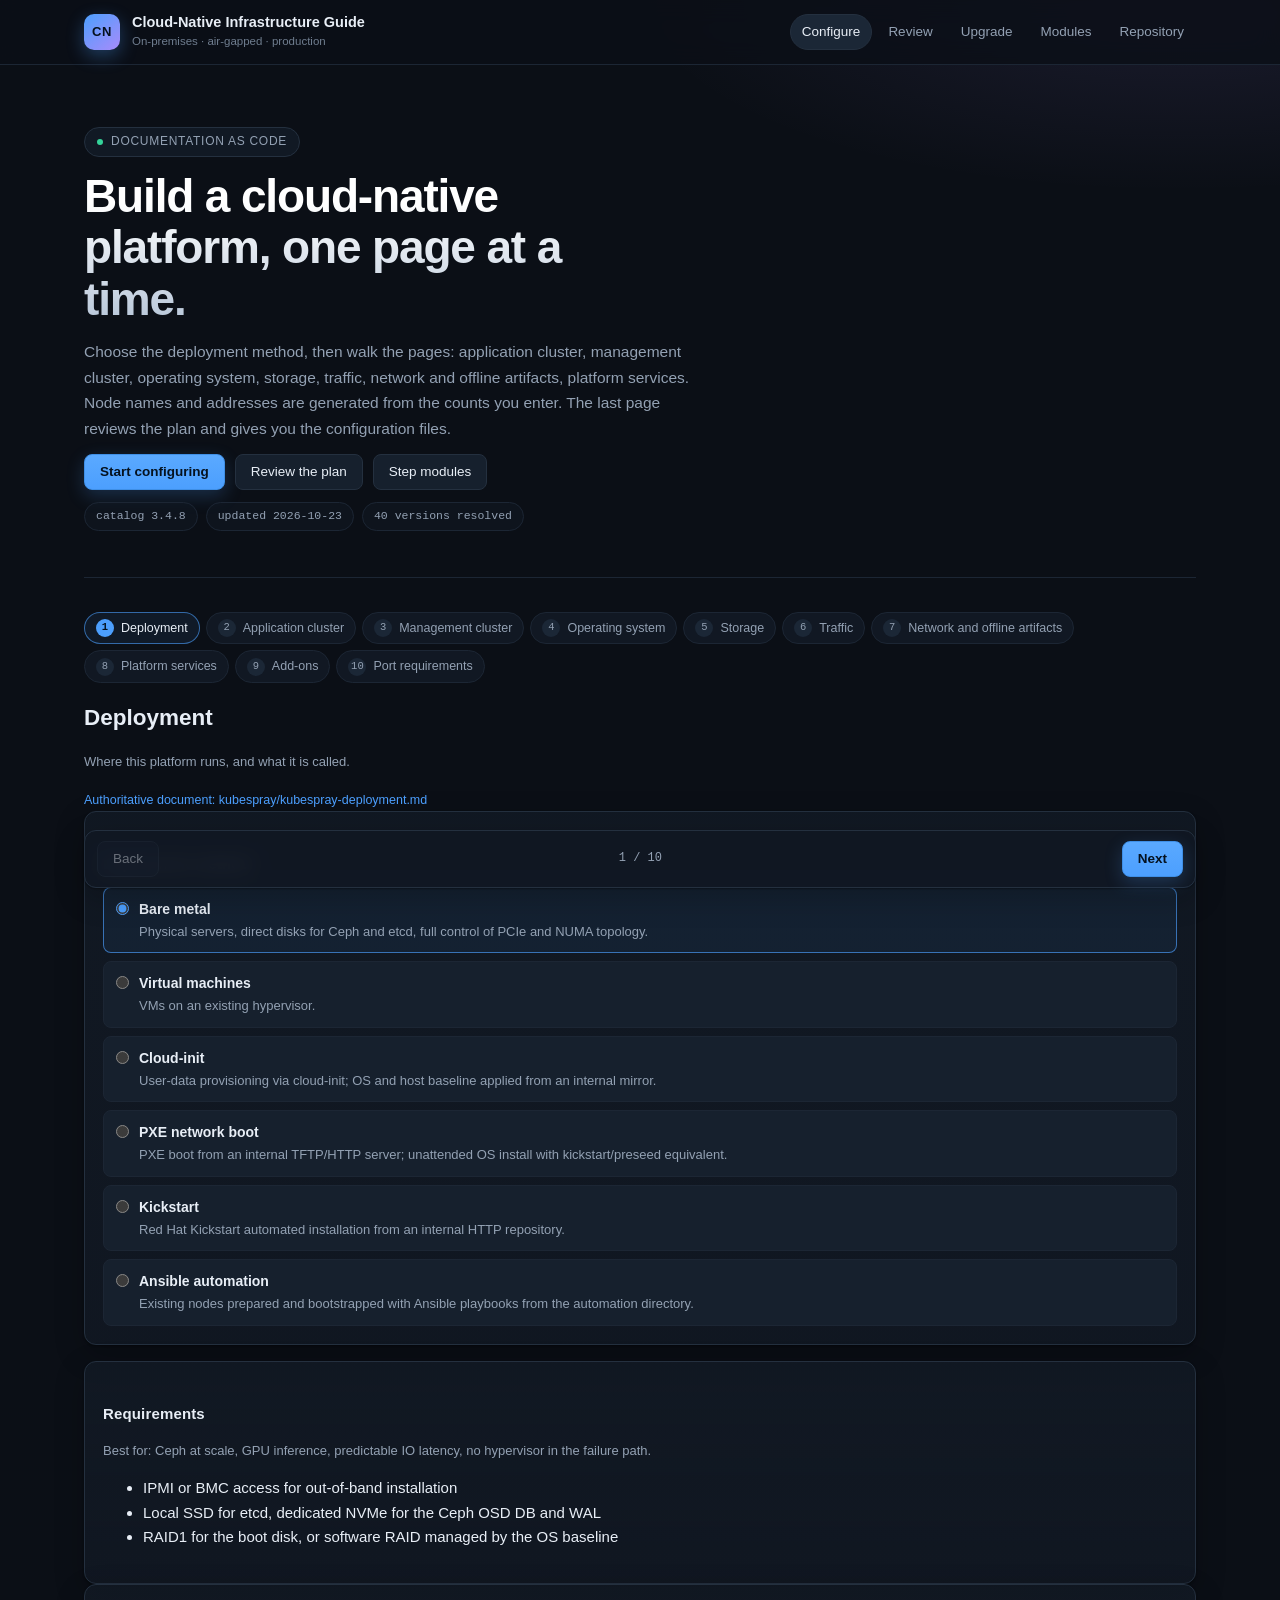
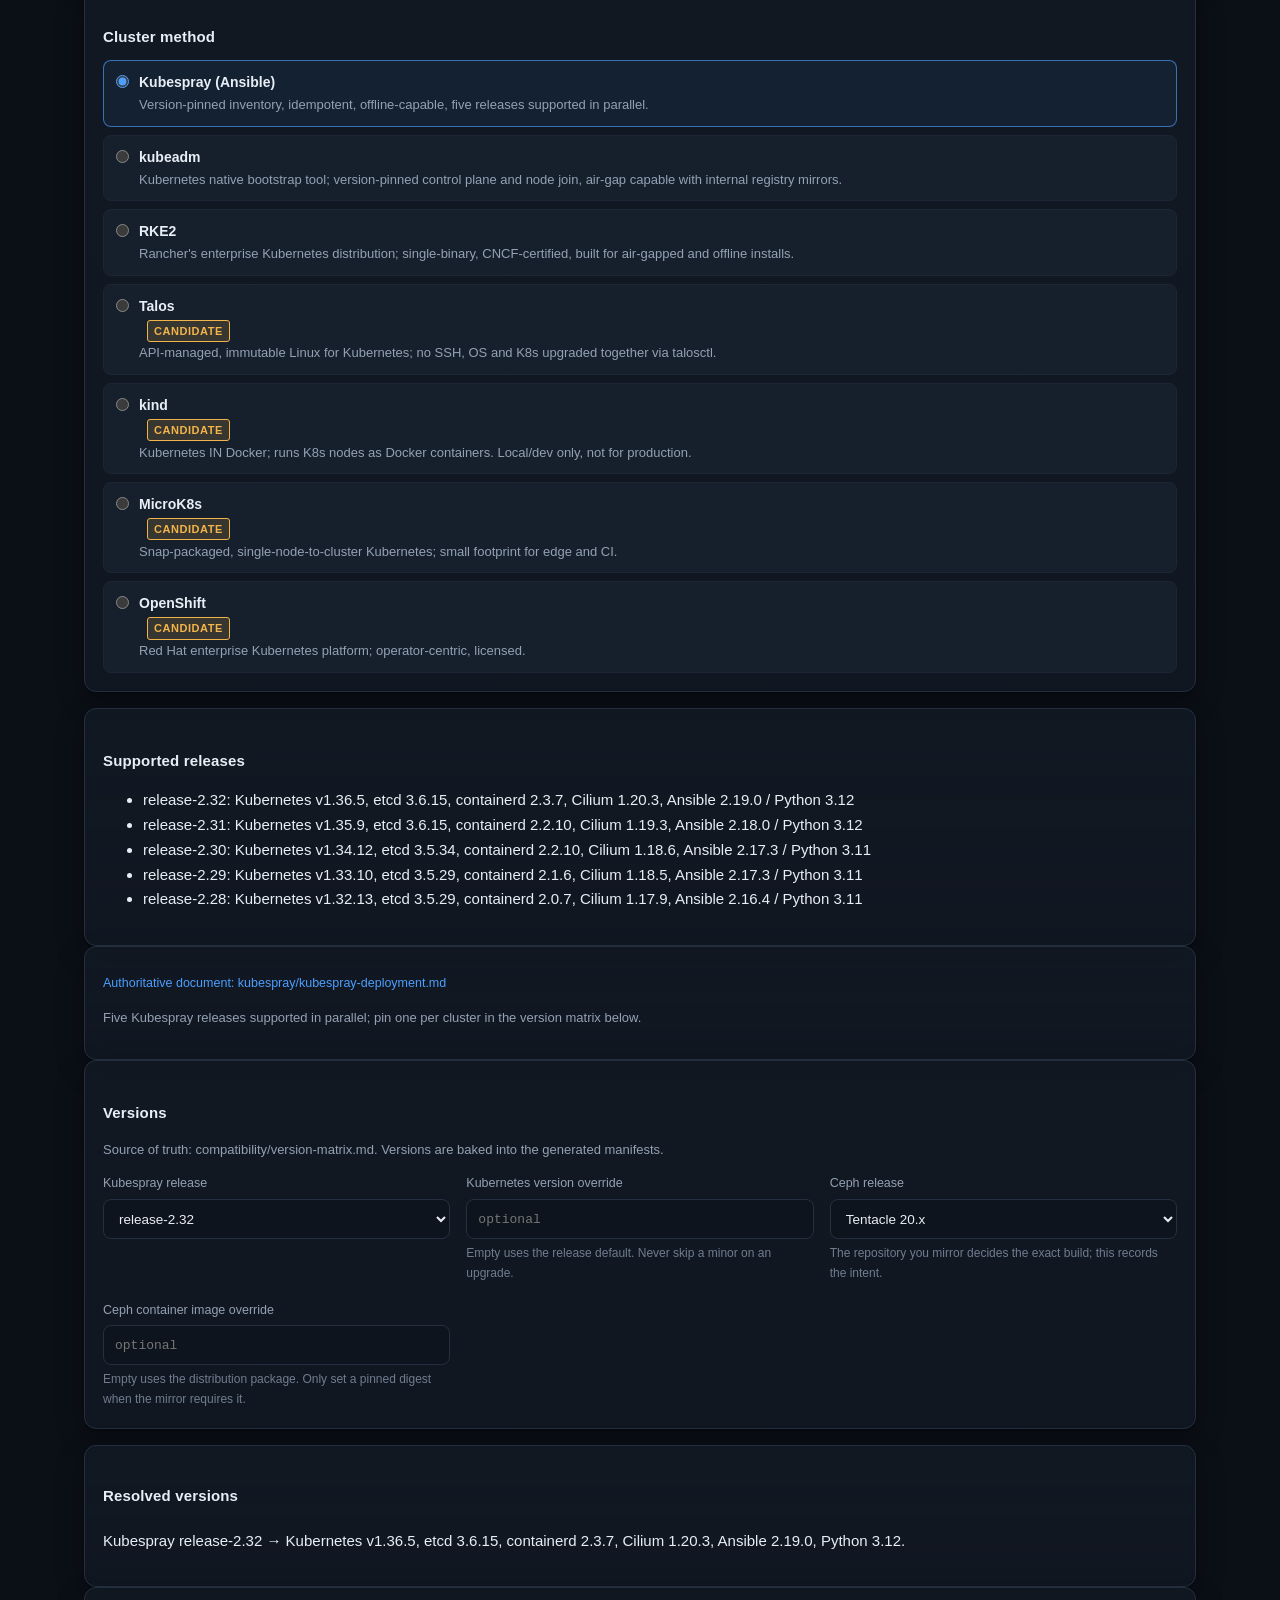
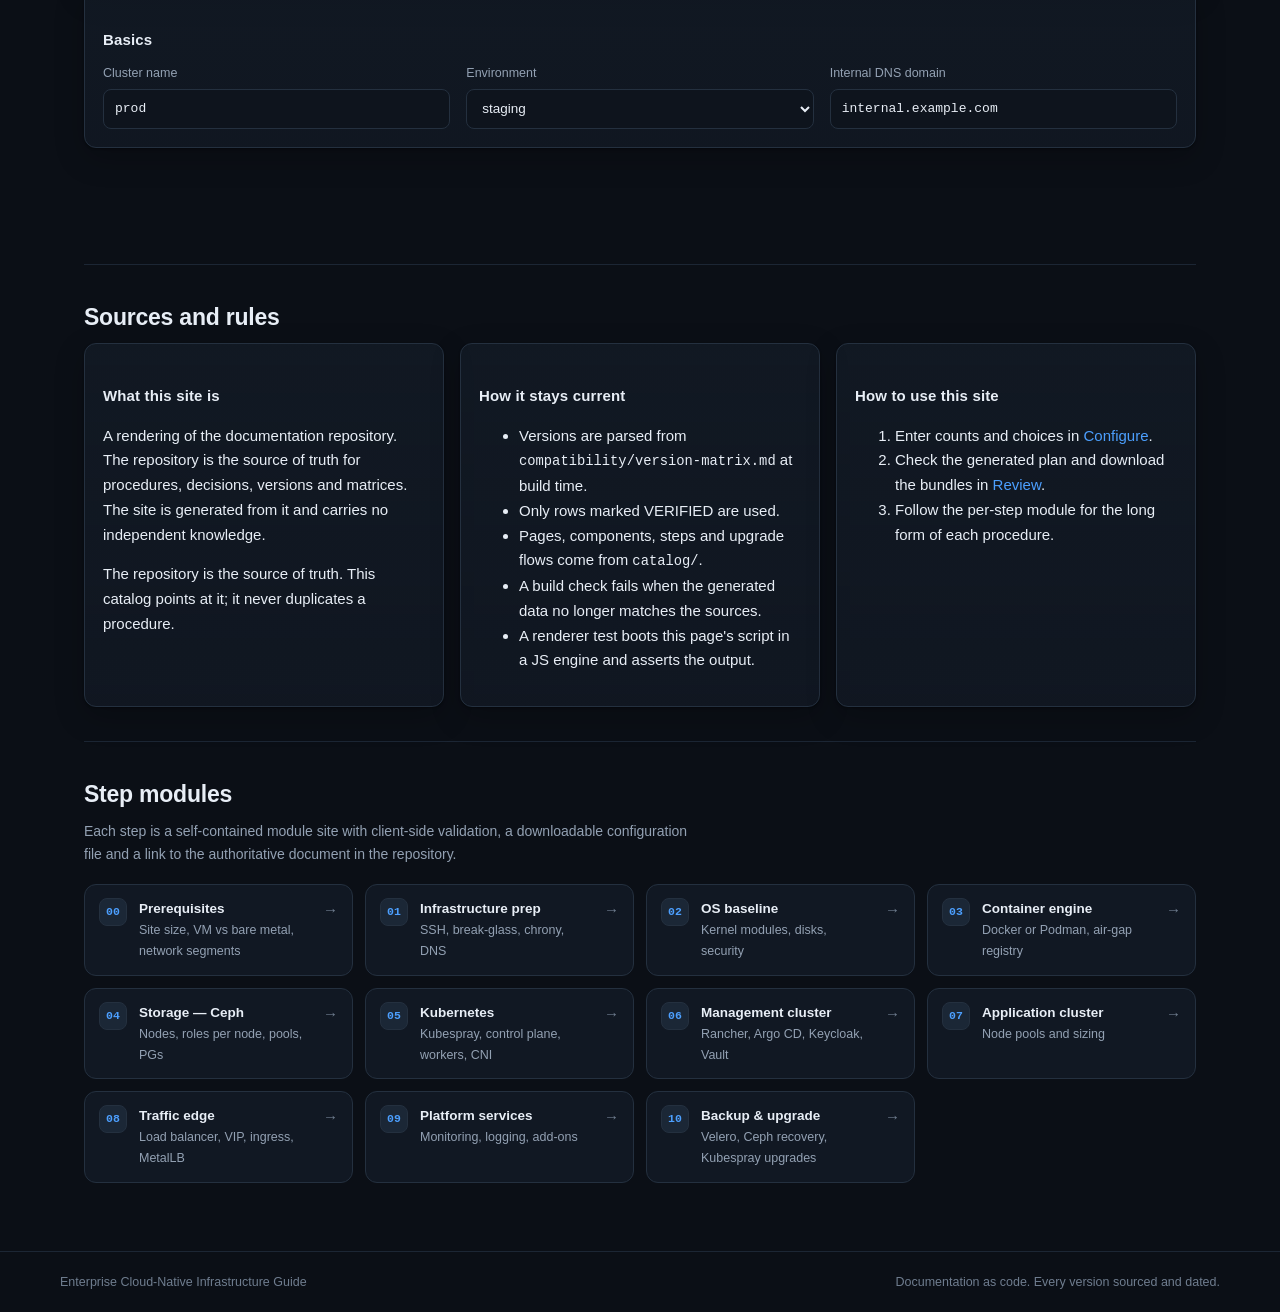
==== commit a081175f: "Cluster cards full-width single column; field grid contained" ====
--- a/site/index.html
+++ b/site/index.html
@@ -5,7 +5,7 @@
 <meta name="viewport" content="width=device-width, initial-scale=1">
 <title>Enterprise Cloud-Native Infrastructure Guide</title>
 <meta name="description" content="Step-by-step configurator and upgrade walkthrough for an on-premises, air-gapped cloud-native platform: Kubernetes with Kubespray, Ceph (Rook or cephadm on Podman/Docker), Rancher, Argo CD, Vault, Prometheus, Istio and GPU inference.">
-<link rel="stylesheet" href="styles.css?v=3.4.7">
+<link rel="stylesheet" href="styles.css?v=3.4.8">
 </head>
 <body>
 <header class="top">
@@ -187,6 +187,6 @@
 
 <div id="toast" class="toast" role="status" aria-live="polite"></div>
 
-<script src="app.js?v=3.4.7"></script>
+<script src="app.js?v=3.4.8"></script>
 </body>
 </html>
--- a/site/styles.css
+++ b/site/styles.css
@@ -451,7 +451,7 @@
 
 .table-field { gap: 8px; }
 .table-field > label { font-size: 13px; font-weight: 600; color: var(--fg); }
-.row-cards { display: grid; gap: 12px; margin: 2px 0 4px; }
+.row-cards { display: grid; grid-template-columns: 1fr; gap: 12px; margin: 2px 0 4px; }
 .row-card {
   border: 1px solid var(--line); border-radius: var(--r);
   background: var(--panel-2); padding: 14px; min-width: 0;
@@ -466,7 +466,7 @@
 .row-title strong { font-size: 13.5px; overflow-wrap: anywhere; }
 .row-count { color: var(--muted-2); font: 11px var(--mono); }
 .row-grid {
-  display: grid; gap: 10px 12px;
+  display: grid; gap: 10px 12px; width: 100%;
   grid-template-columns: repeat(auto-fit, minmax(min(100%, 220px), 1fr));
 }
 .row-grid .field label { font-size: 11.5px; }
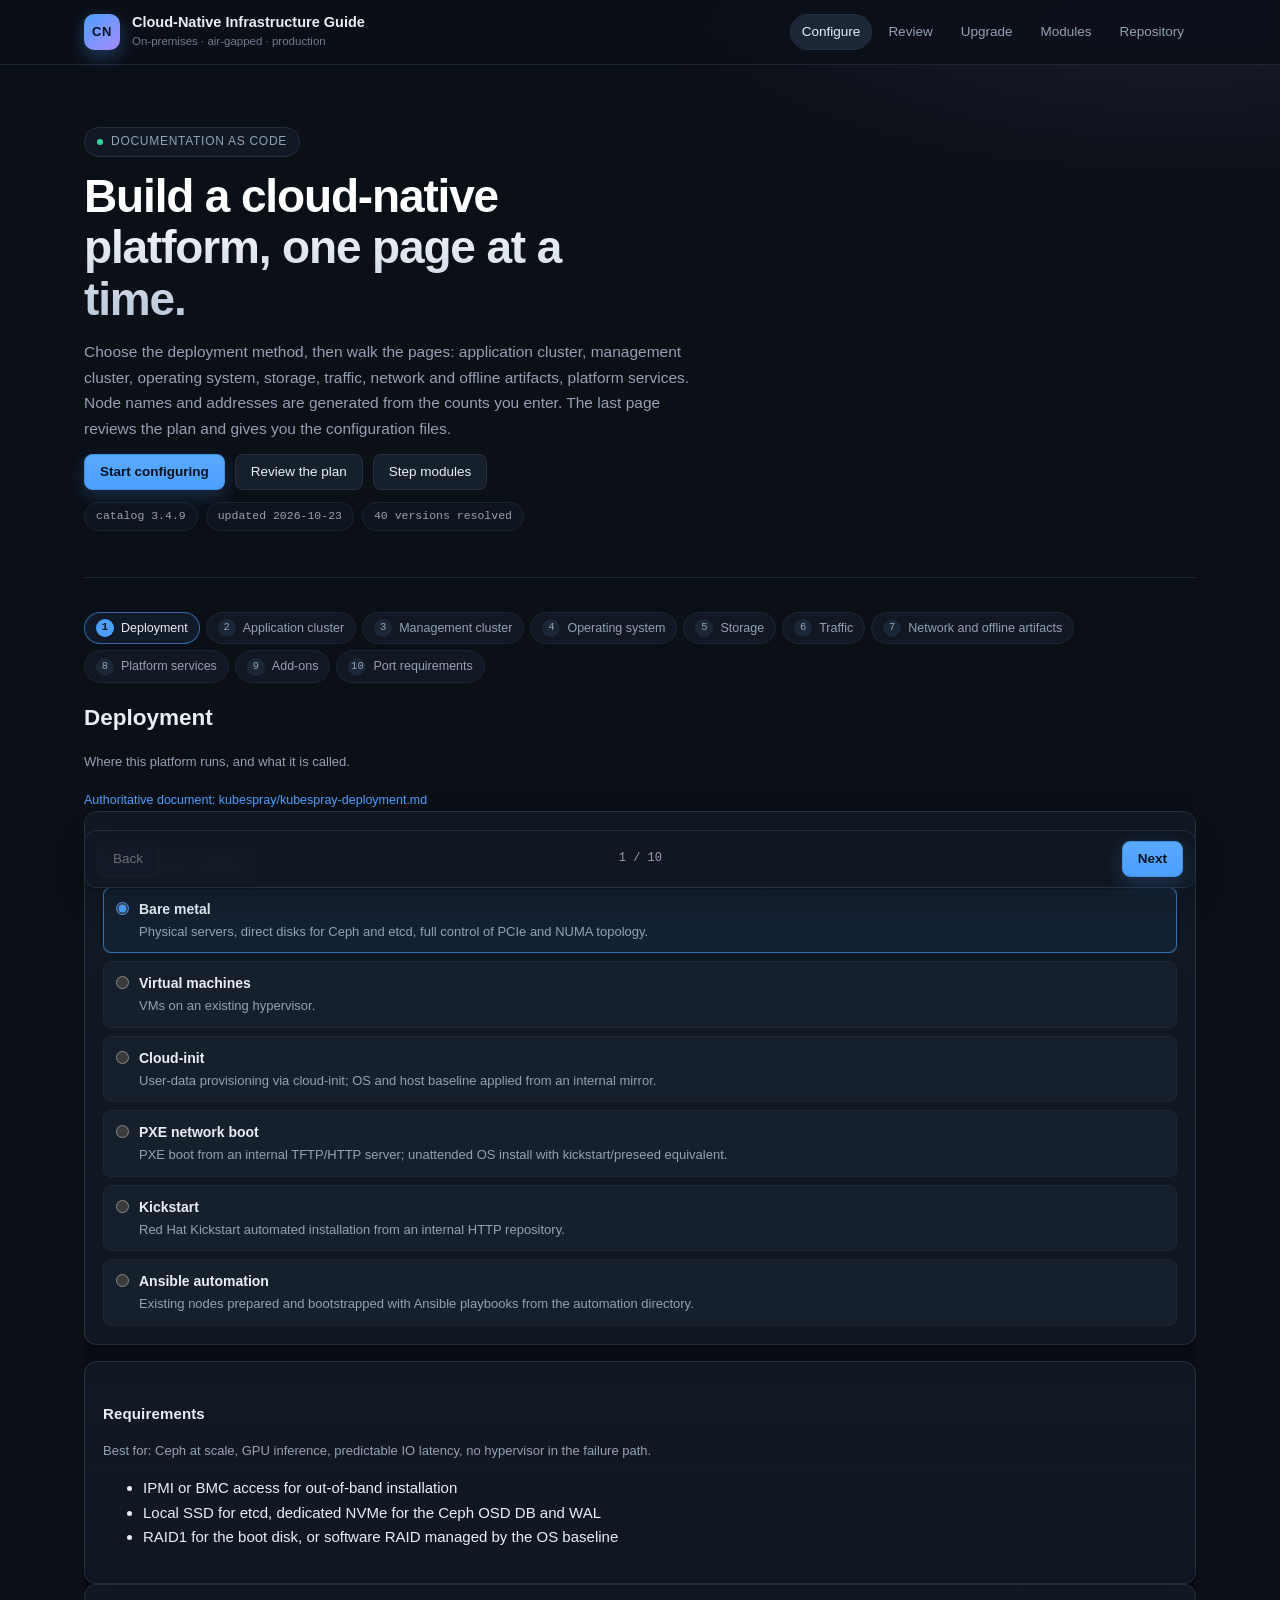
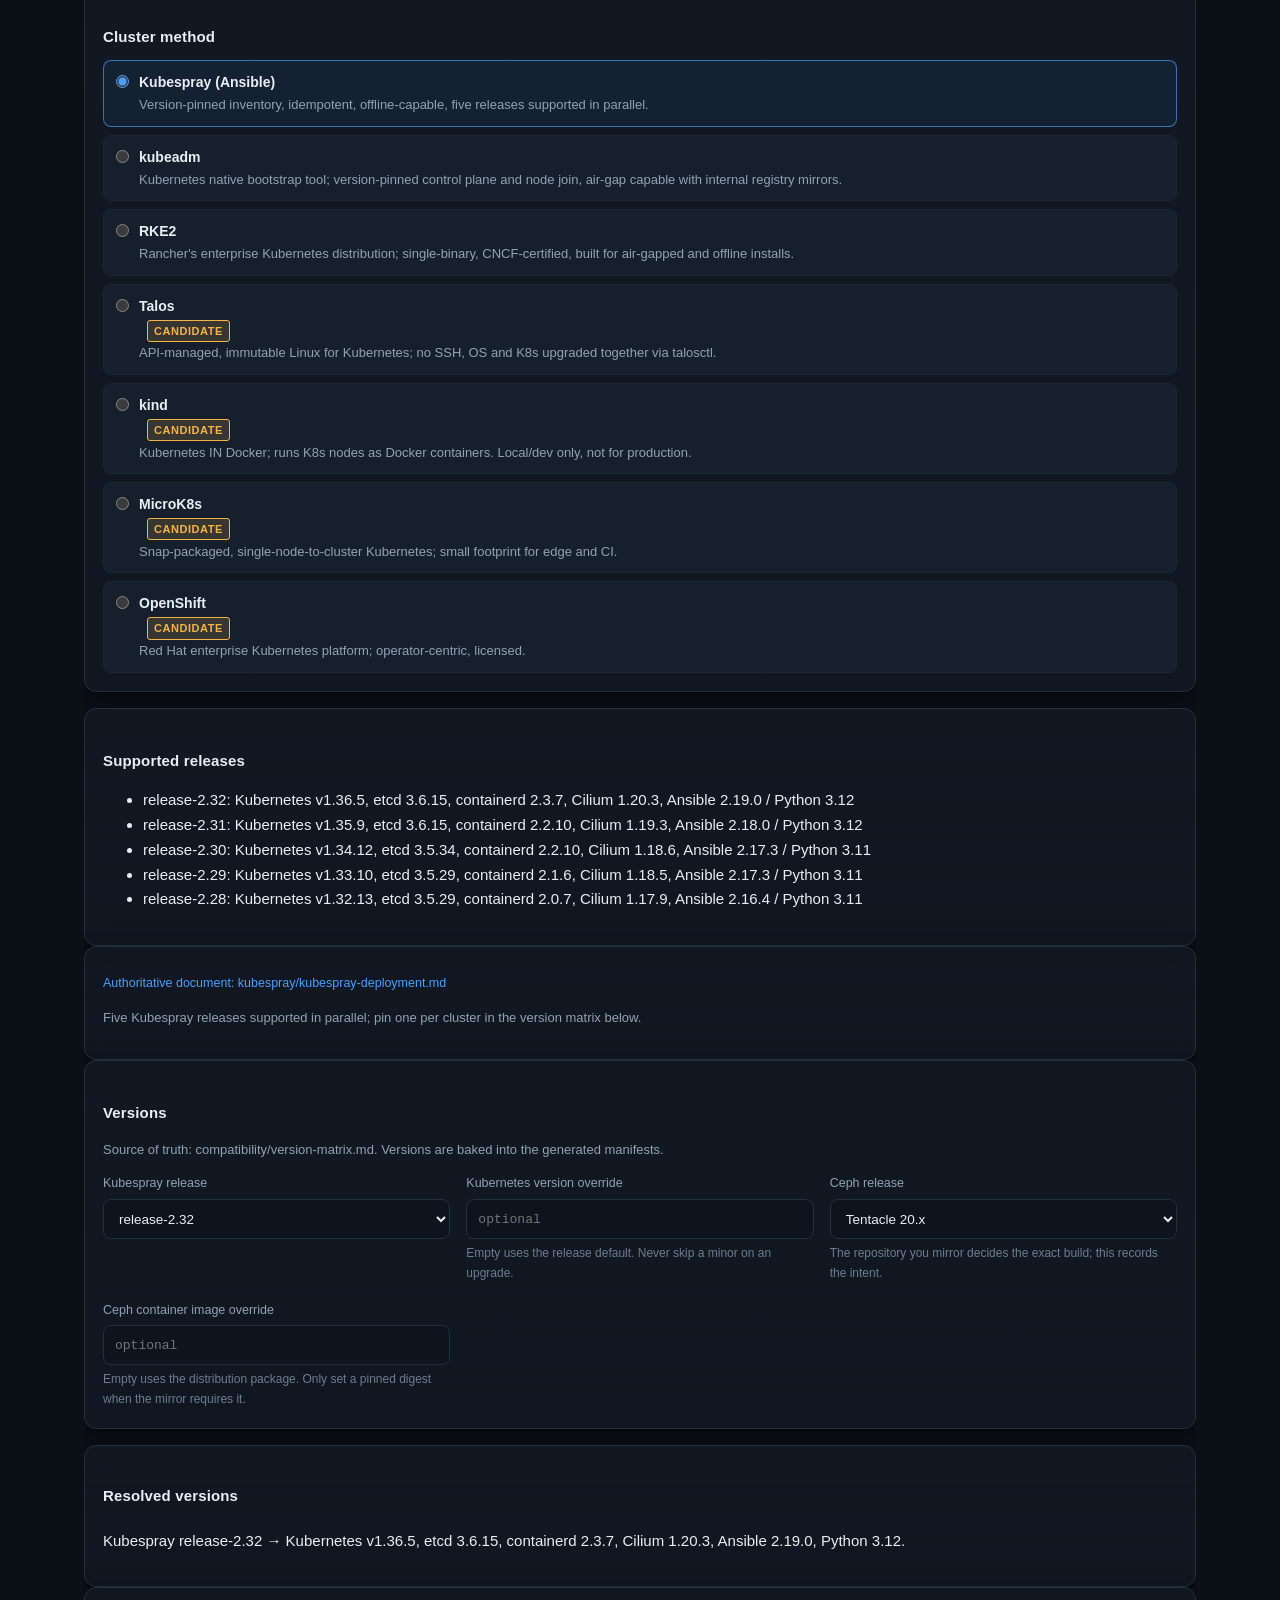
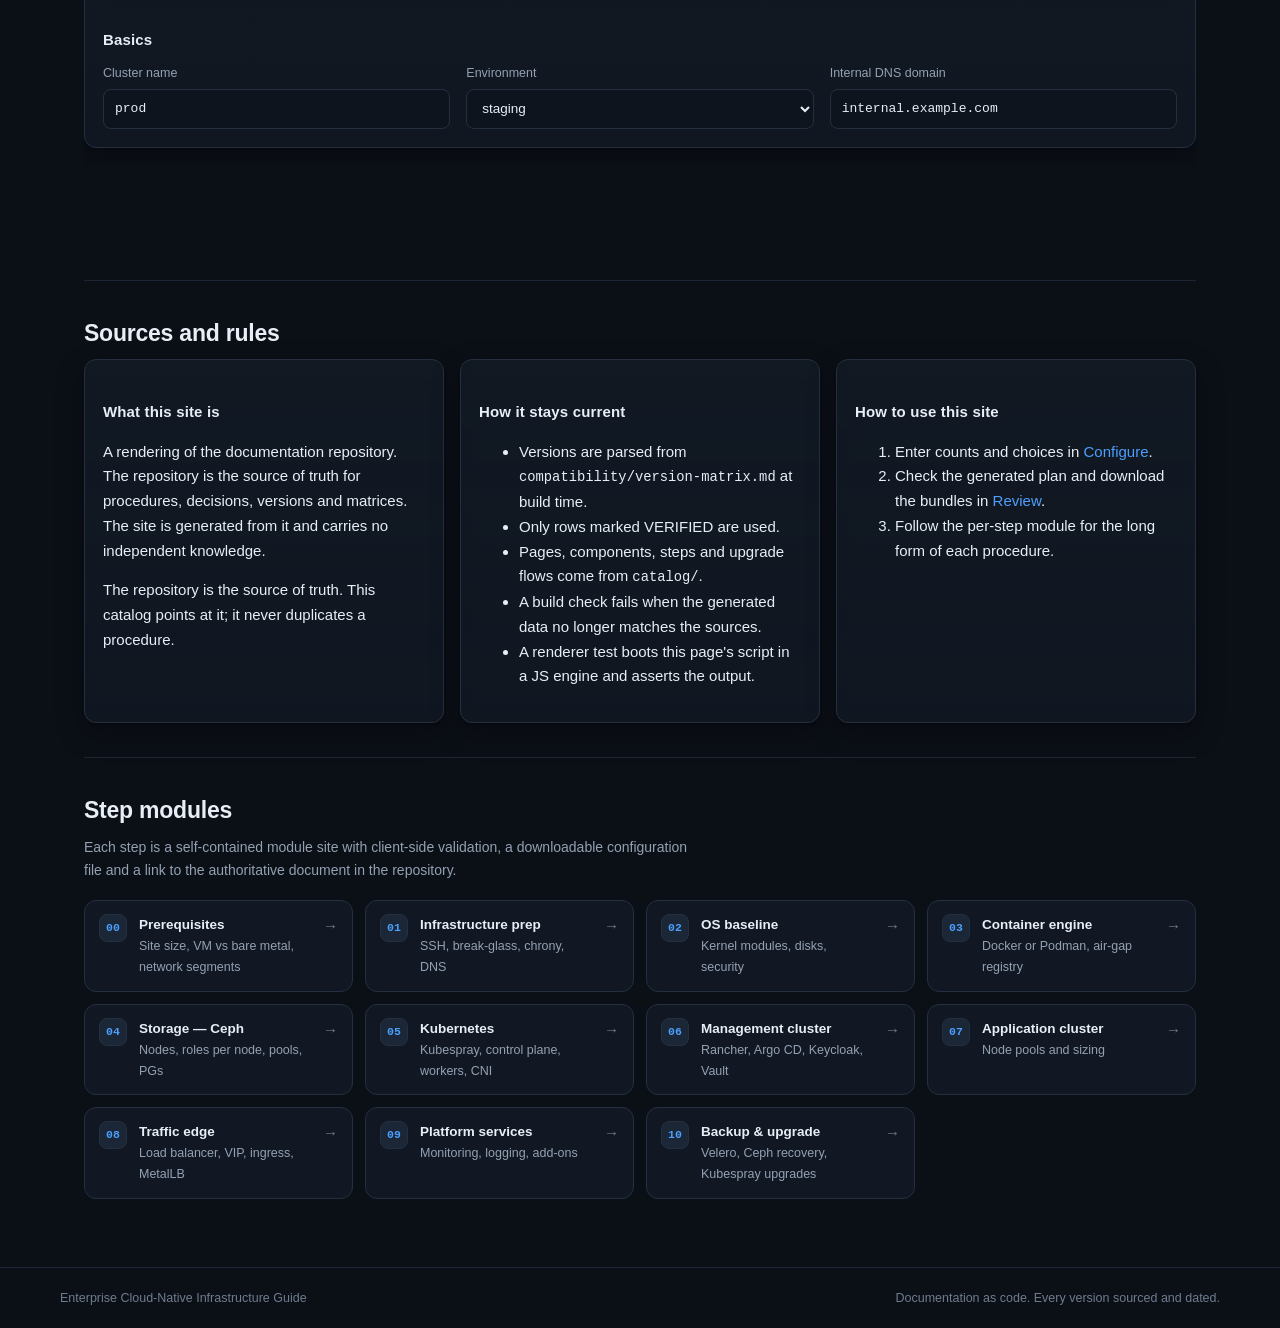
==== commit 87fc20ea: "Overflow backstop, add/remove keeps scroll, review resolved versions" ====
--- a/site/index.html
+++ b/site/index.html
@@ -5,7 +5,7 @@
 <meta name="viewport" content="width=device-width, initial-scale=1">
 <title>Enterprise Cloud-Native Infrastructure Guide</title>
 <meta name="description" content="Step-by-step configurator and upgrade walkthrough for an on-premises, air-gapped cloud-native platform: Kubernetes with Kubespray, Ceph (Rook or cephadm on Podman/Docker), Rancher, Argo CD, Vault, Prometheus, Istio and GPU inference.">
-<link rel="stylesheet" href="styles.css?v=3.4.8">
+<link rel="stylesheet" href="styles.css?v=3.4.9">
 </head>
 <body>
 <header class="top">
@@ -72,6 +72,7 @@
       <div>
         <strong id="plan-summary">—</strong>
         <p class="hint" id="plan-note"></p>
+        <p class="hint" id="plan-versions"></p>
       </div>
       <div class="plan-actions">
         <button id="copy-plan" class="btn">Copy plan</button>
@@ -187,6 +188,6 @@
 
 <div id="toast" class="toast" role="status" aria-live="polite"></div>
 
-<script src="app.js?v=3.4.8"></script>
+<script src="app.js?v=3.4.9"></script>
 </body>
 </html>
--- a/site/styles.css
+++ b/site/styles.css
@@ -377,7 +377,7 @@
 
 .page > h2 { margin-top: 0; }
 .page > .hint { margin-top: -4px; margin-bottom: 18px; }
-.page { min-width: 0; }
+.page { min-width: 0; overflow-x: auto; }
 
 pre.mini {
   margin: 0; padding: 11px; background: var(--bg); border: 1px solid var(--line-soft);
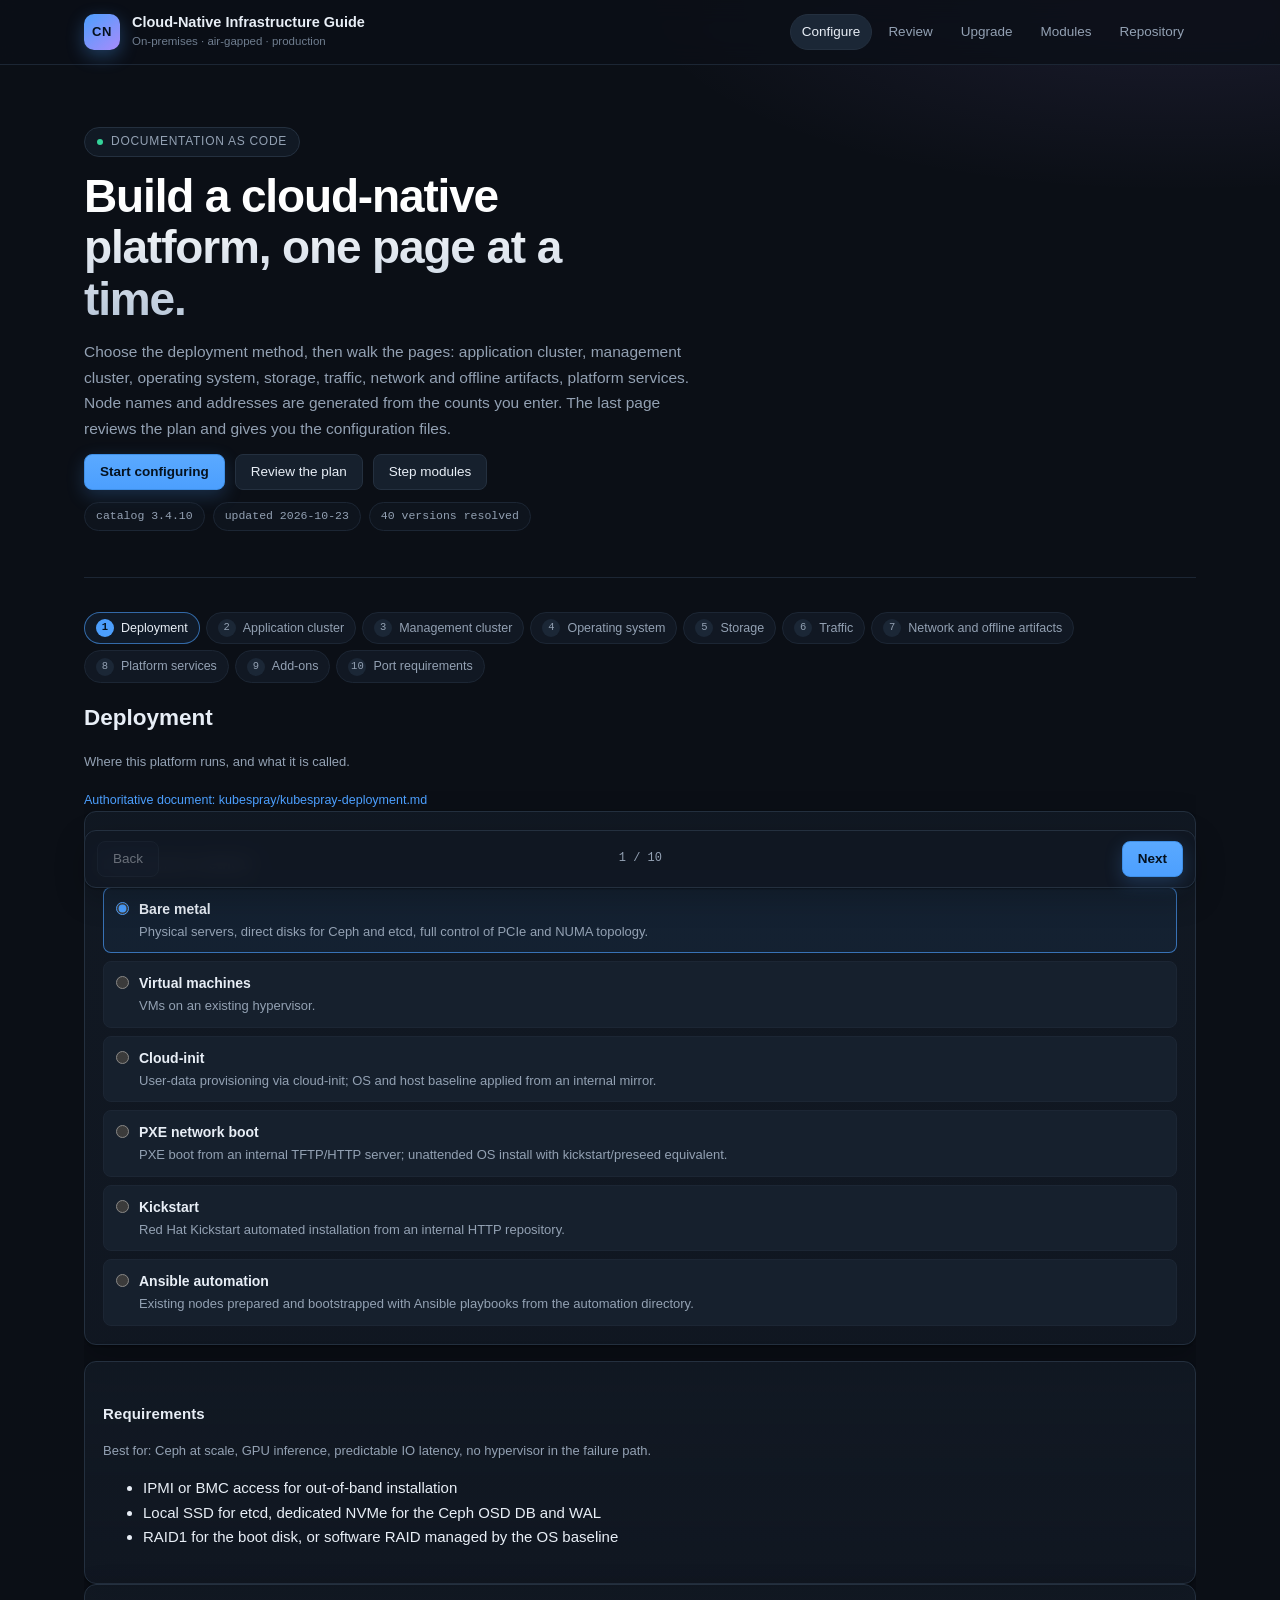
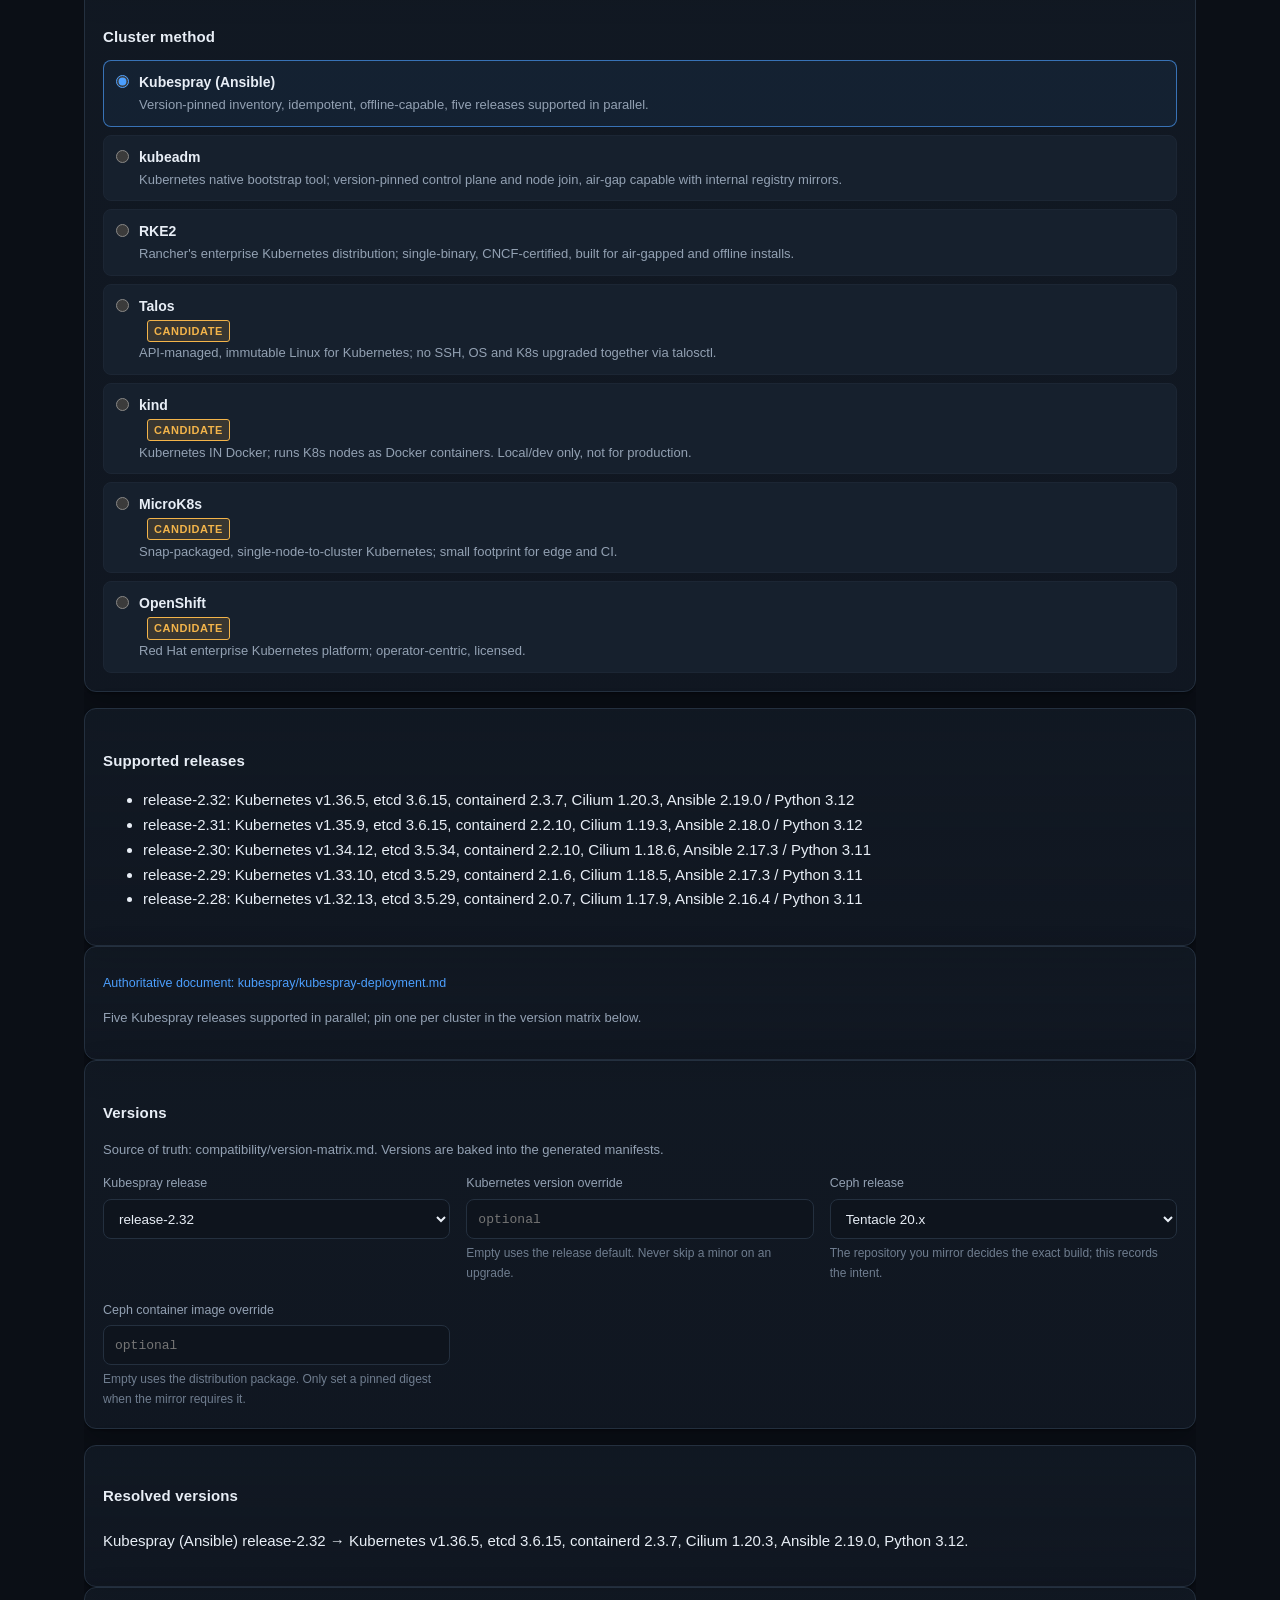
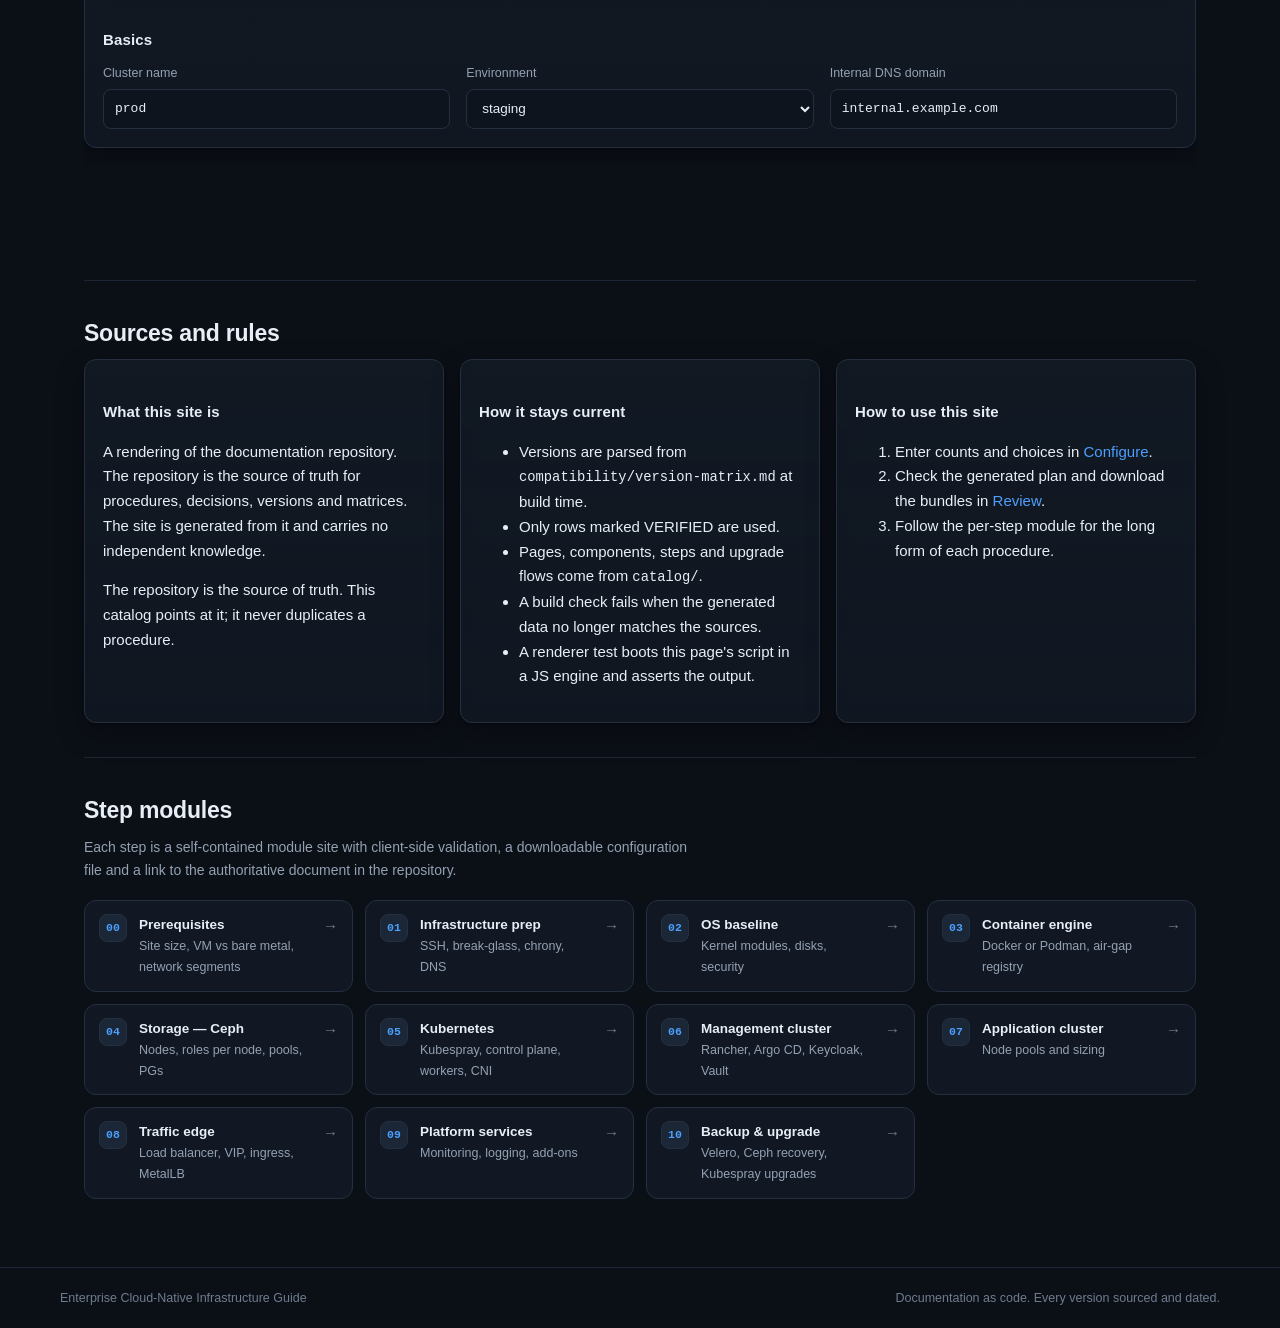
==== commit ddac50aa: "Versions per cluster method; releaseVersion uses selected method" ====
--- a/site/index.html
+++ b/site/index.html
@@ -5,7 +5,7 @@
 <meta name="viewport" content="width=device-width, initial-scale=1">
 <title>Enterprise Cloud-Native Infrastructure Guide</title>
 <meta name="description" content="Step-by-step configurator and upgrade walkthrough for an on-premises, air-gapped cloud-native platform: Kubernetes with Kubespray, Ceph (Rook or cephadm on Podman/Docker), Rancher, Argo CD, Vault, Prometheus, Istio and GPU inference.">
-<link rel="stylesheet" href="styles.css?v=3.4.9">
+<link rel="stylesheet" href="styles.css?v=3.4.10">
 </head>
 <body>
 <header class="top">
@@ -188,6 +188,6 @@
 
 <div id="toast" class="toast" role="status" aria-live="polite"></div>
 
-<script src="app.js?v=3.4.9"></script>
+<script src="app.js?v=3.4.10"></script>
 </body>
 </html>
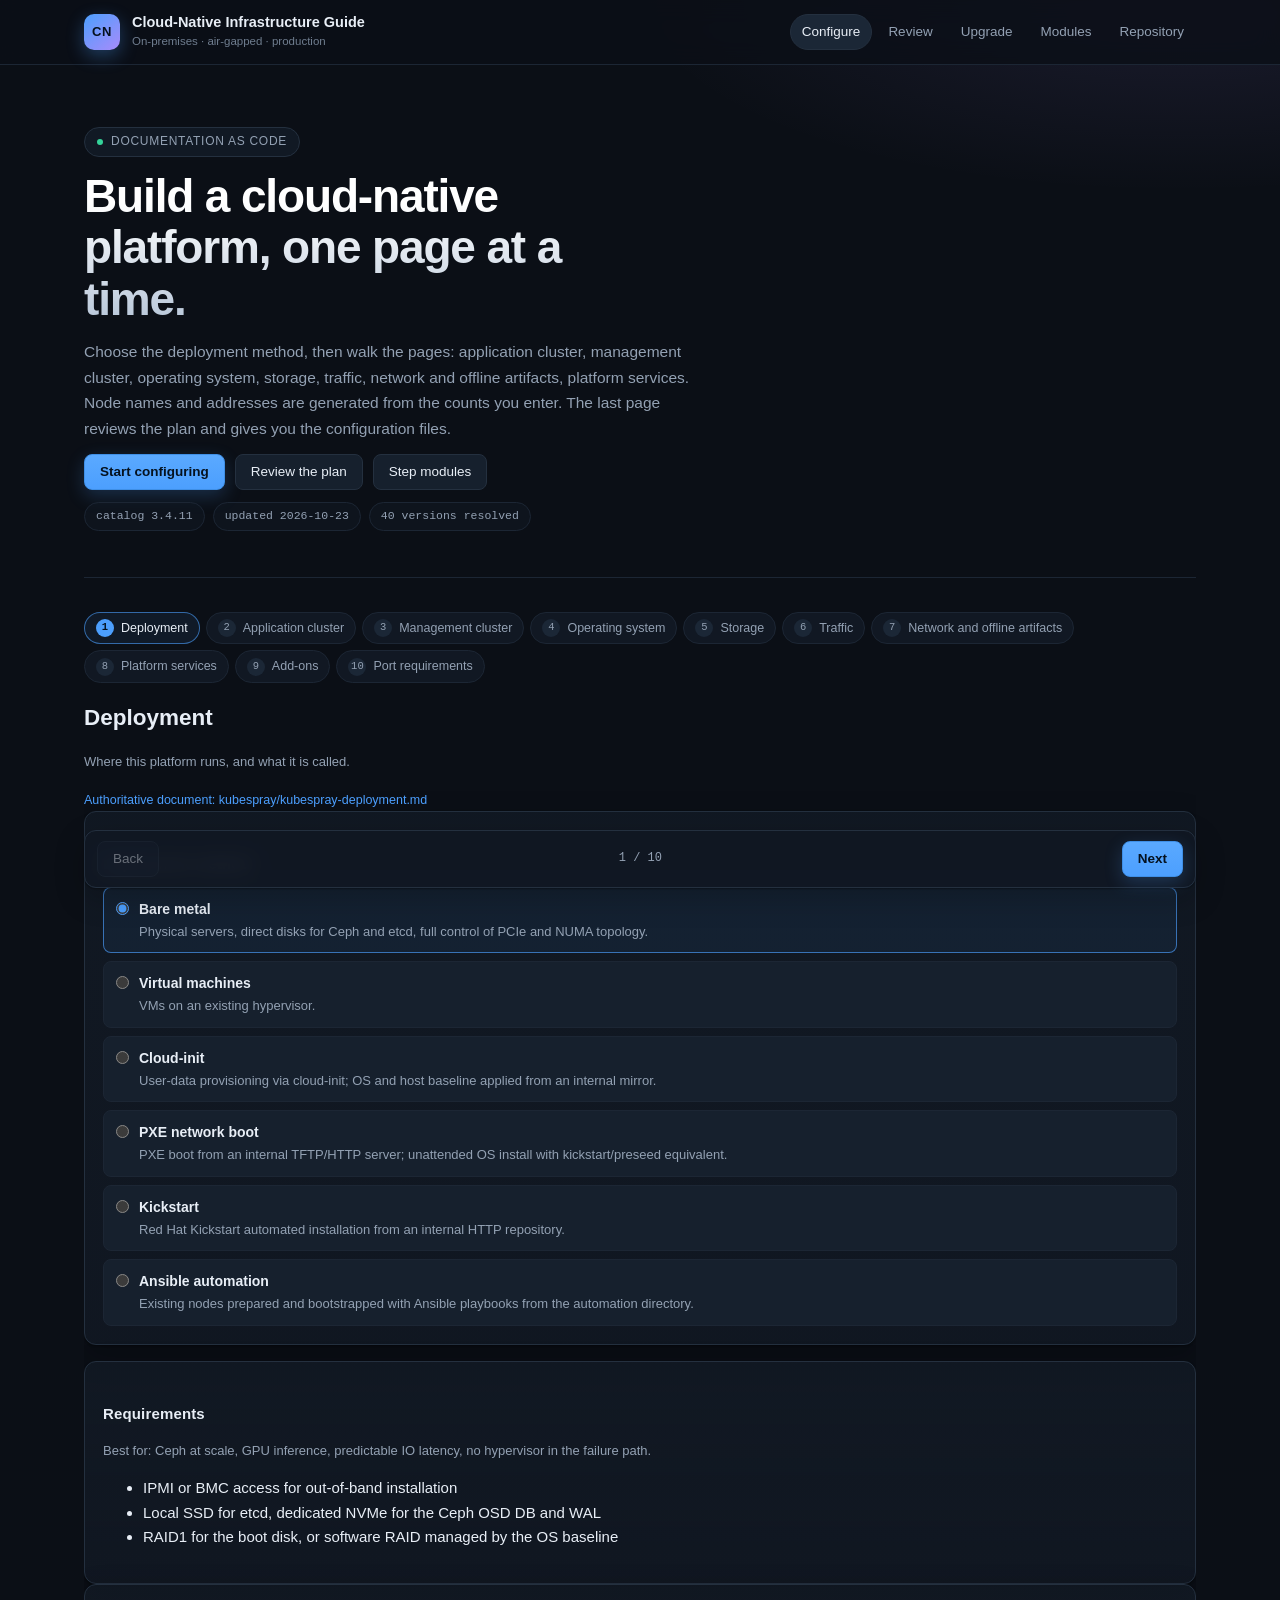
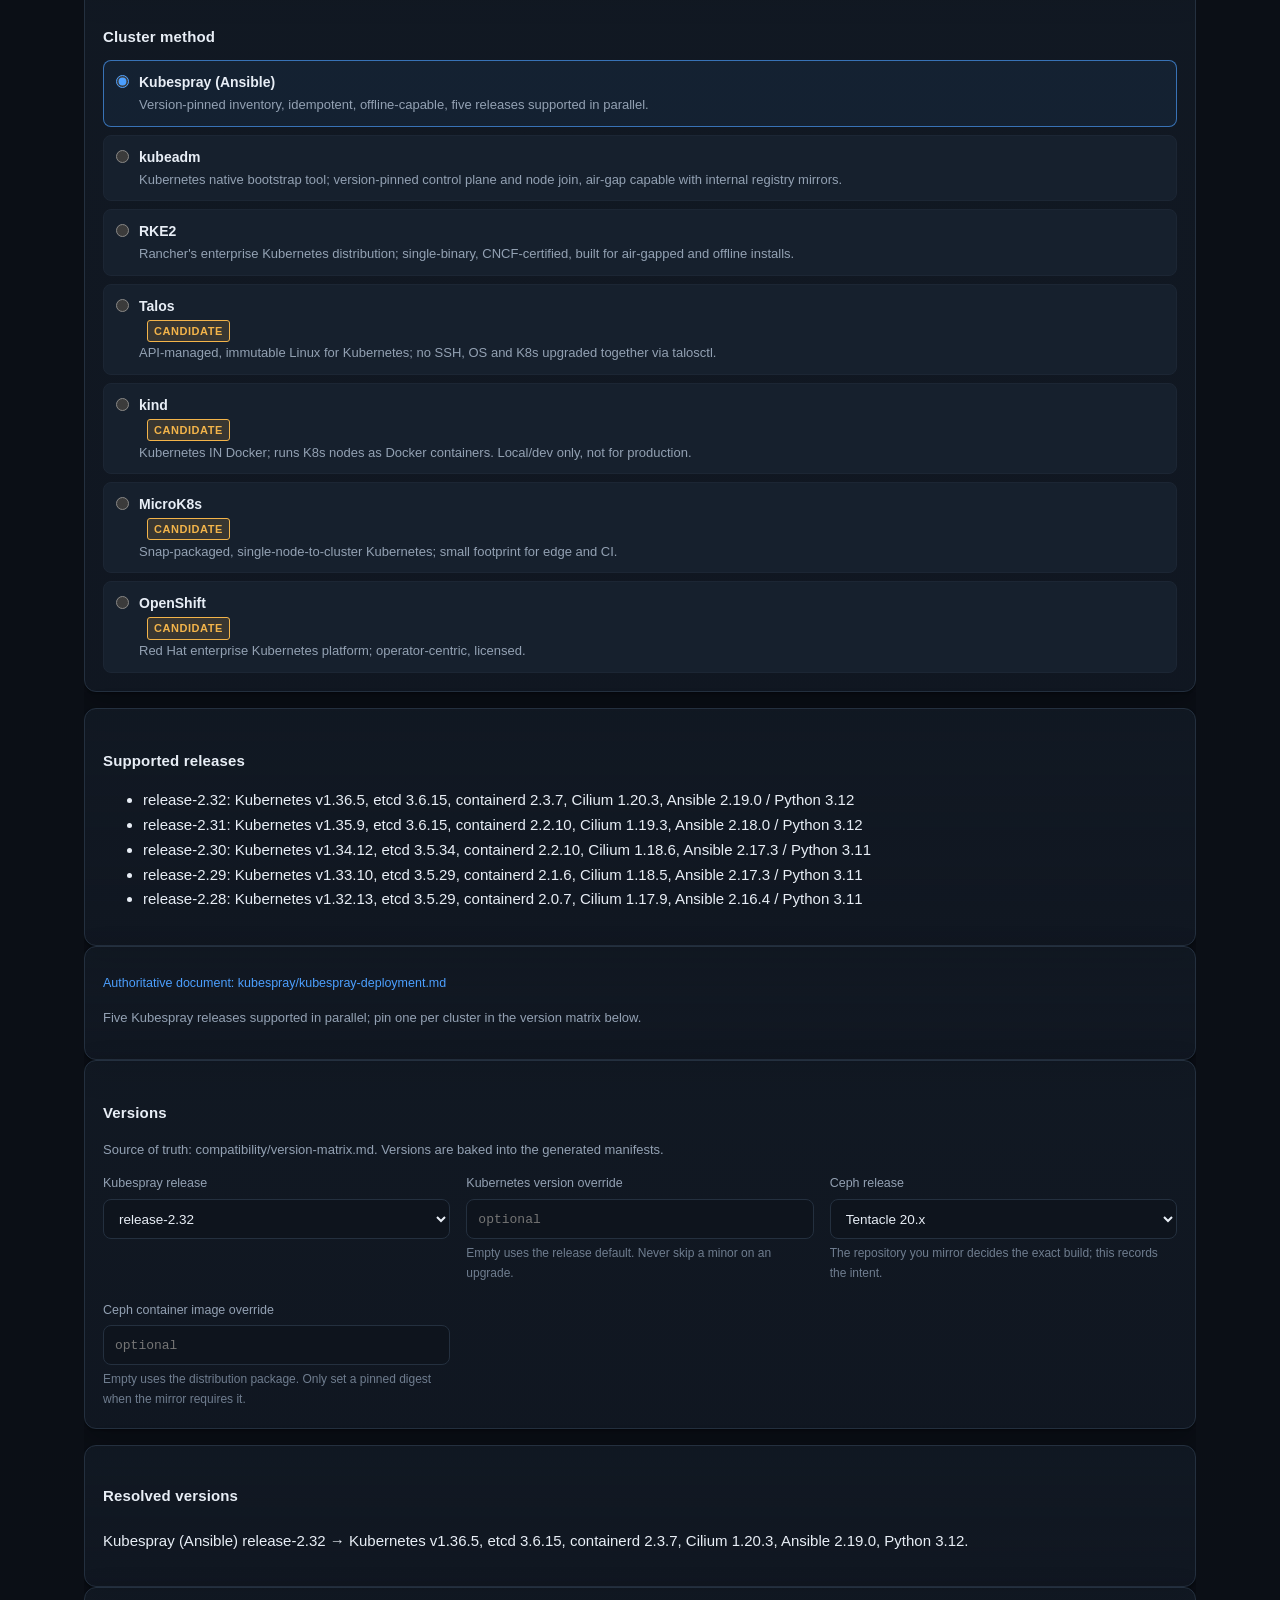
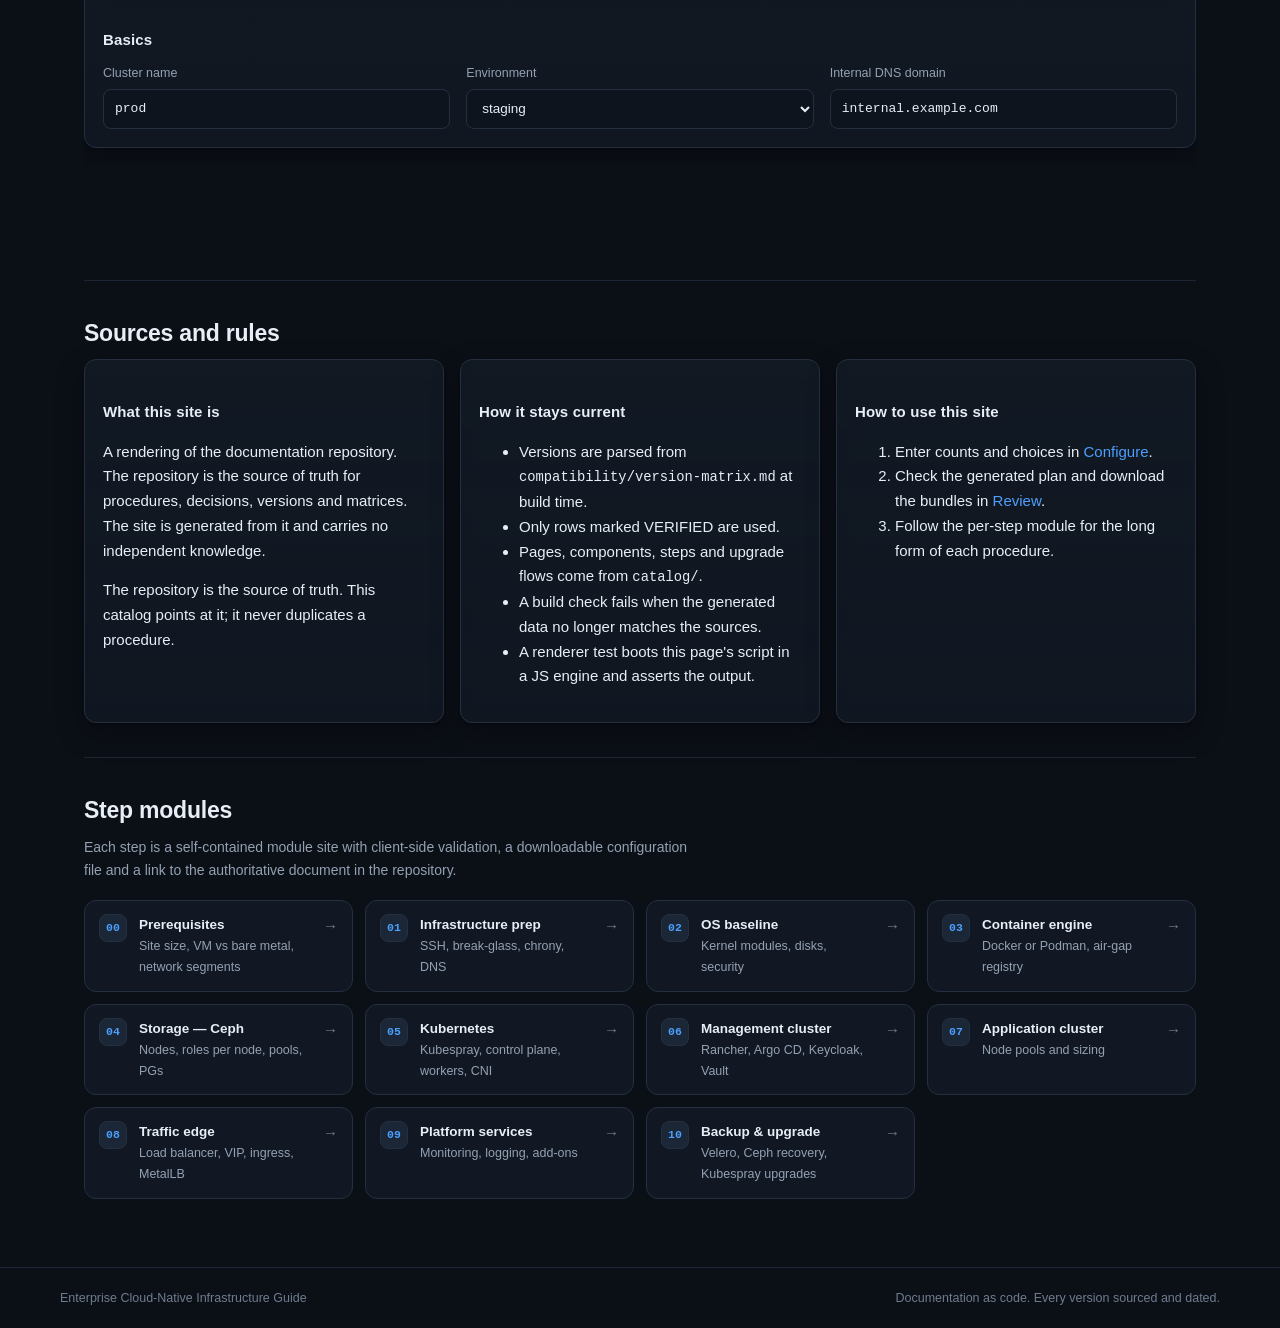
==== commit 94d3aa82: "Review page versions use selected cluster method" ====
--- a/site/index.html
+++ b/site/index.html
@@ -5,7 +5,7 @@
 <meta name="viewport" content="width=device-width, initial-scale=1">
 <title>Enterprise Cloud-Native Infrastructure Guide</title>
 <meta name="description" content="Step-by-step configurator and upgrade walkthrough for an on-premises, air-gapped cloud-native platform: Kubernetes with Kubespray, Ceph (Rook or cephadm on Podman/Docker), Rancher, Argo CD, Vault, Prometheus, Istio and GPU inference.">
-<link rel="stylesheet" href="styles.css?v=3.4.10">
+<link rel="stylesheet" href="styles.css?v=3.4.11">
 </head>
 <body>
 <header class="top">
@@ -188,6 +188,6 @@
 
 <div id="toast" class="toast" role="status" aria-live="polite"></div>
 
-<script src="app.js?v=3.4.10"></script>
+<script src="app.js?v=3.4.11"></script>
 </body>
 </html>
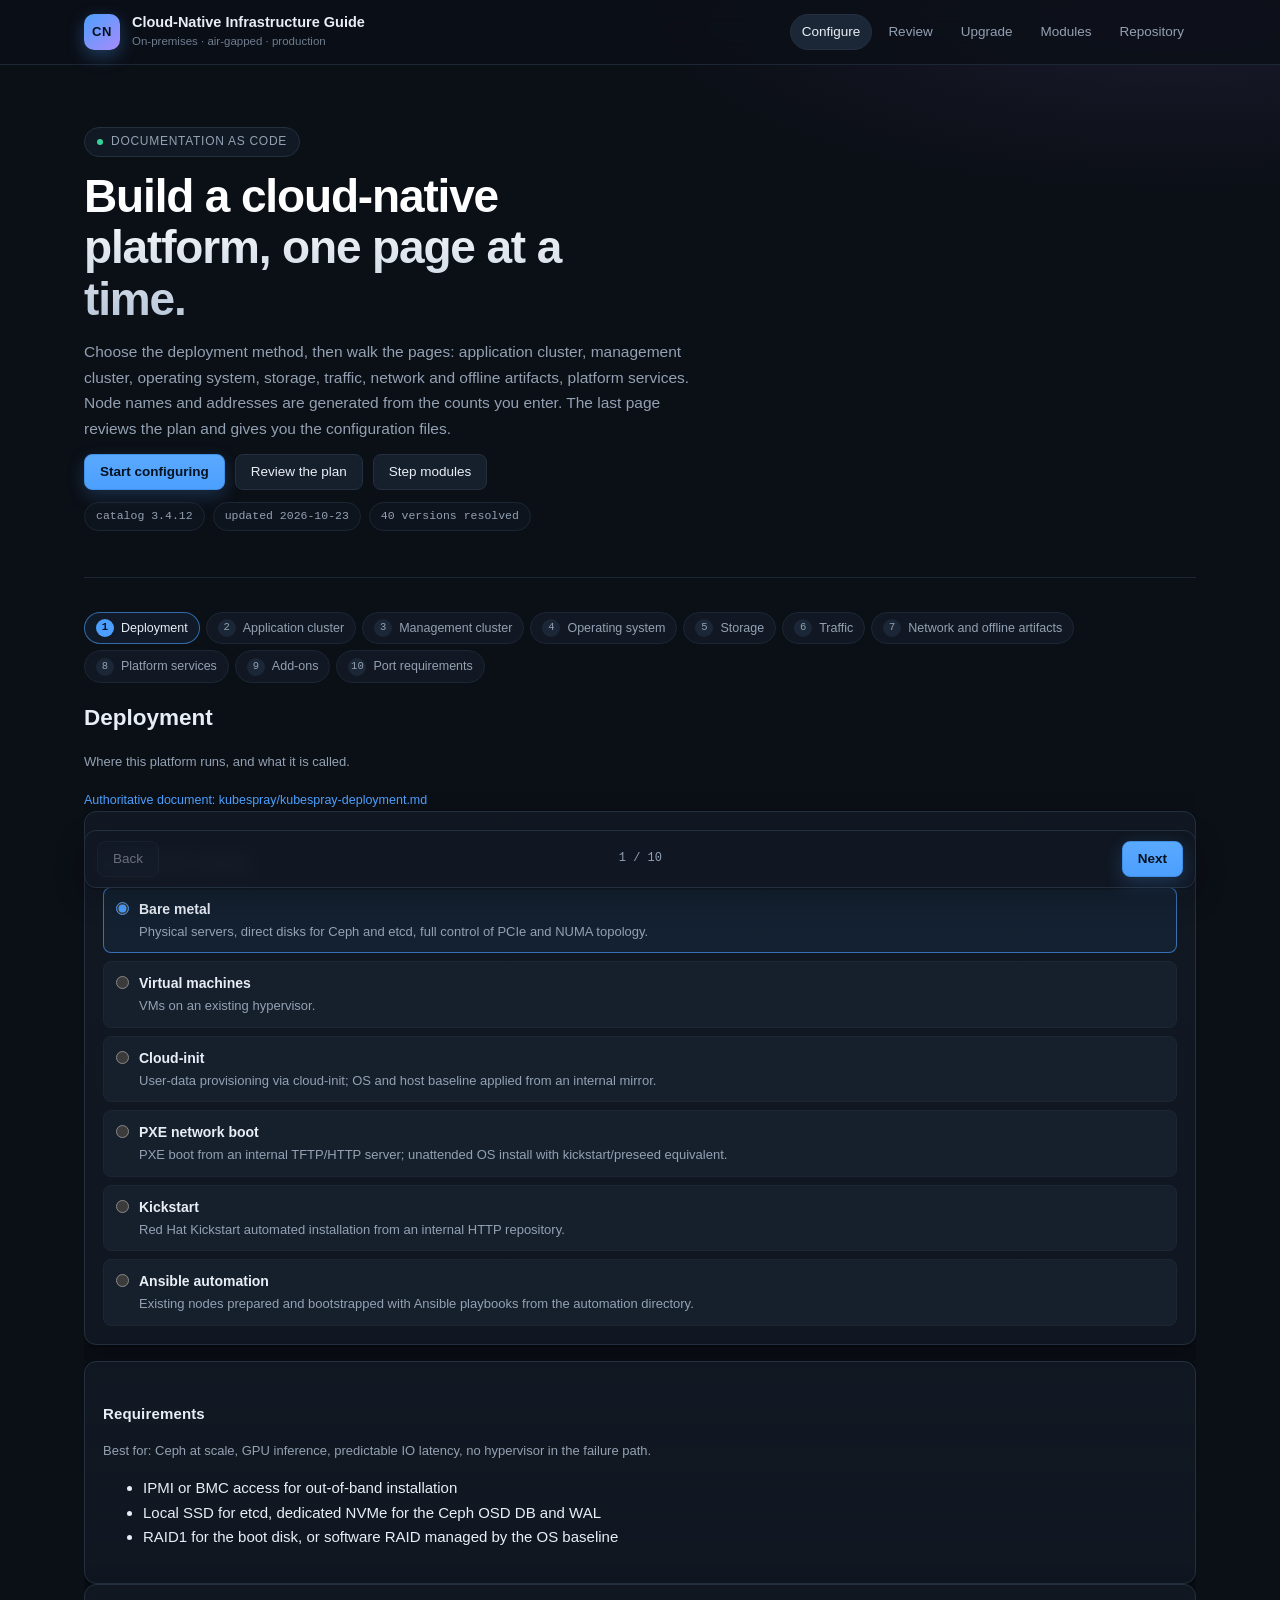
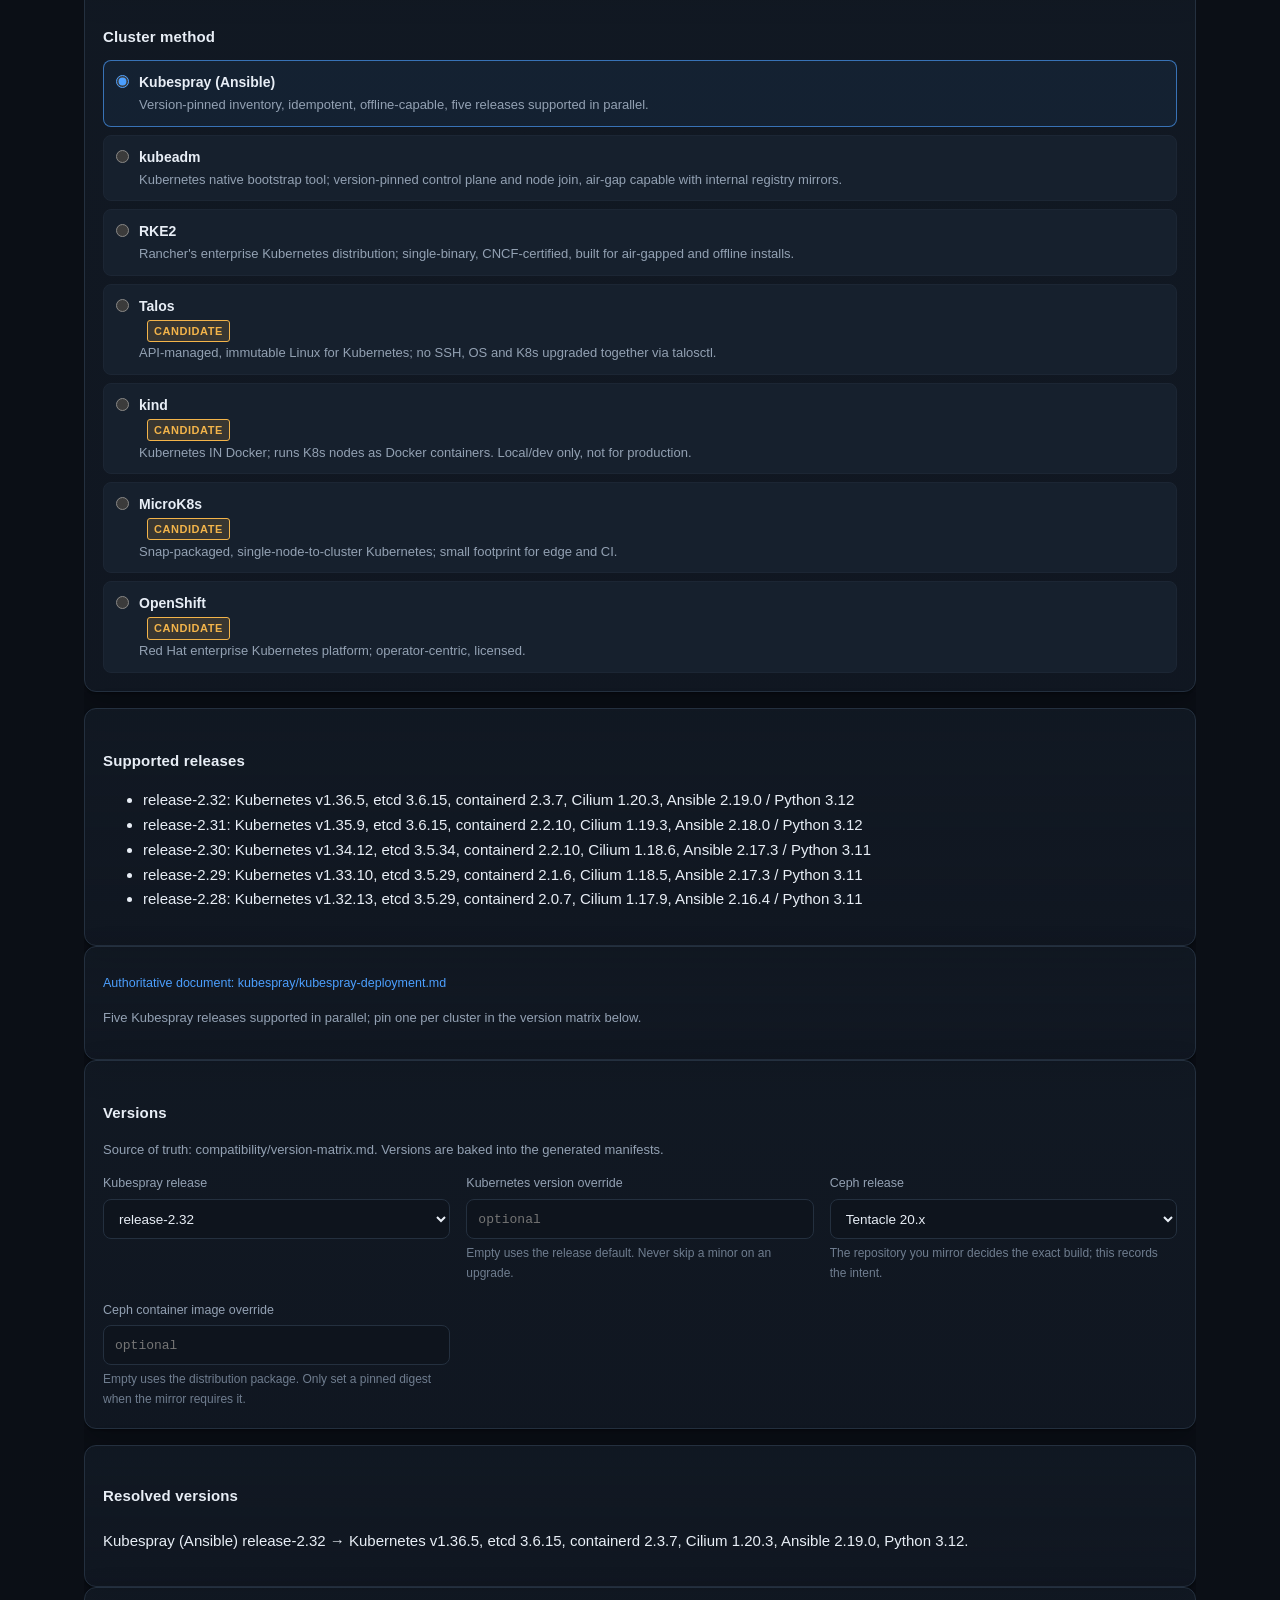
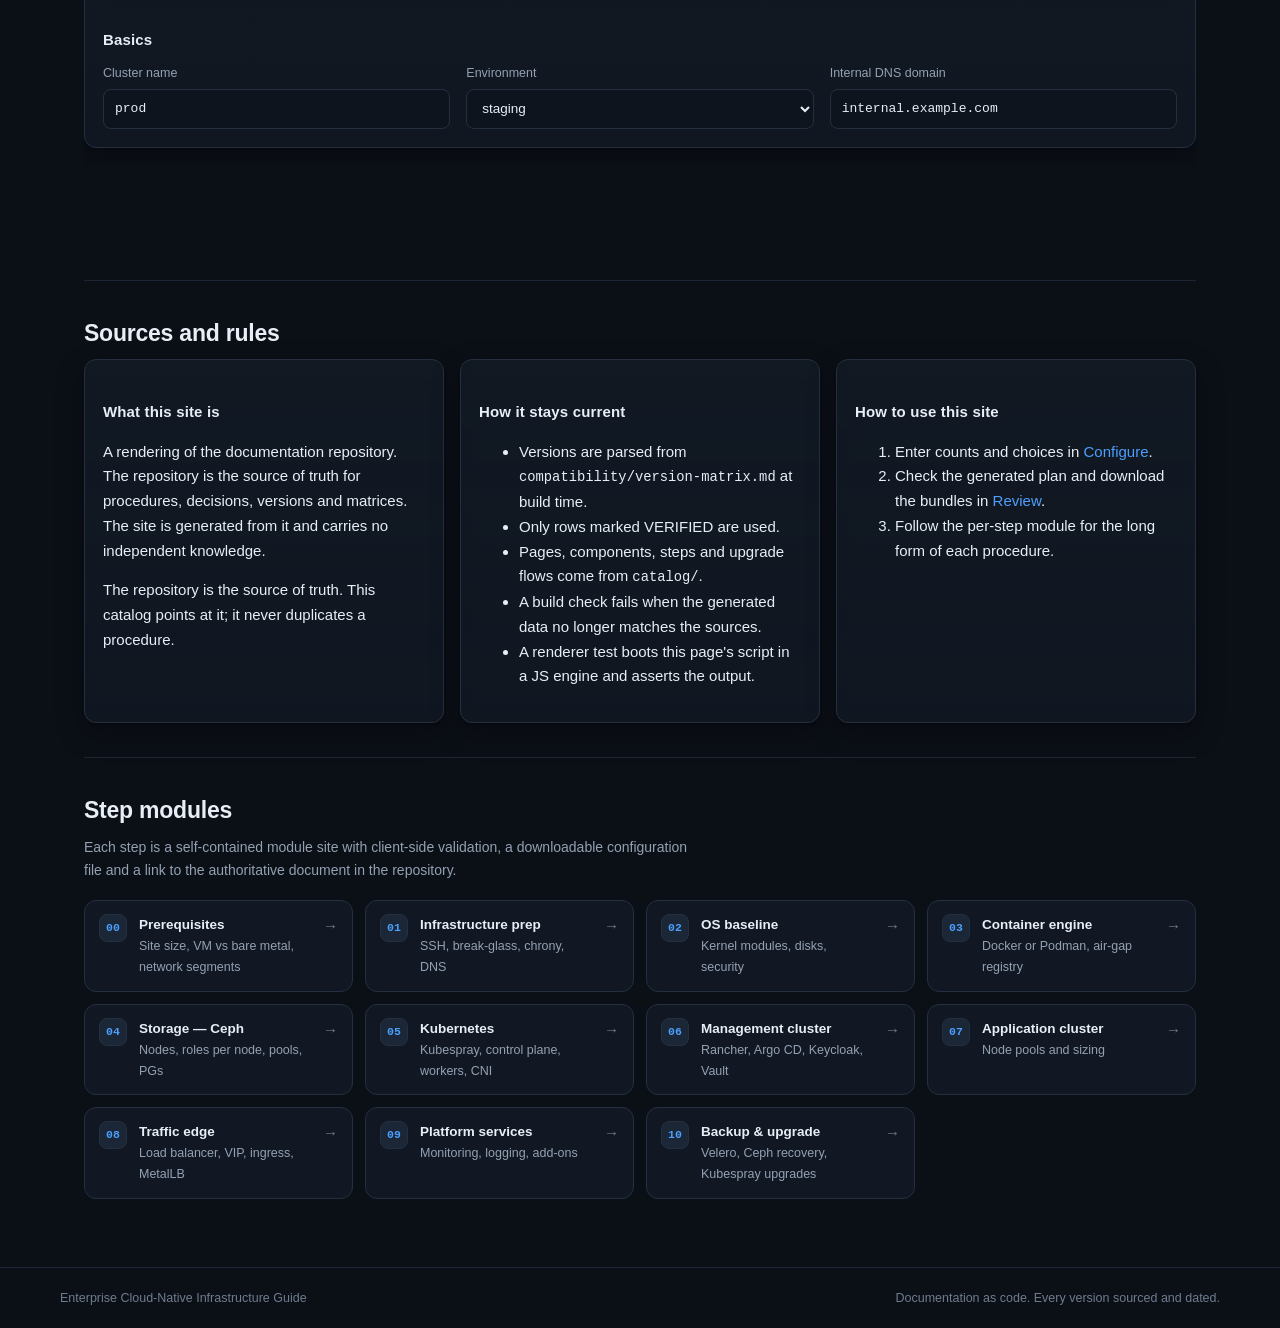
==== commit d41b4b15: "Catalog fields cover per-method versions; CI green" ====
--- a/site/index.html
+++ b/site/index.html
@@ -5,7 +5,7 @@
 <meta name="viewport" content="width=device-width, initial-scale=1">
 <title>Enterprise Cloud-Native Infrastructure Guide</title>
 <meta name="description" content="Step-by-step configurator and upgrade walkthrough for an on-premises, air-gapped cloud-native platform: Kubernetes with Kubespray, Ceph (Rook or cephadm on Podman/Docker), Rancher, Argo CD, Vault, Prometheus, Istio and GPU inference.">
-<link rel="stylesheet" href="styles.css?v=3.4.11">
+<link rel="stylesheet" href="styles.css?v=3.4.12">
 </head>
 <body>
 <header class="top">
@@ -188,6 +188,6 @@
 
 <div id="toast" class="toast" role="status" aria-live="polite"></div>
 
-<script src="app.js?v=3.4.11"></script>
+<script src="app.js?v=3.4.12"></script>
 </body>
 </html>
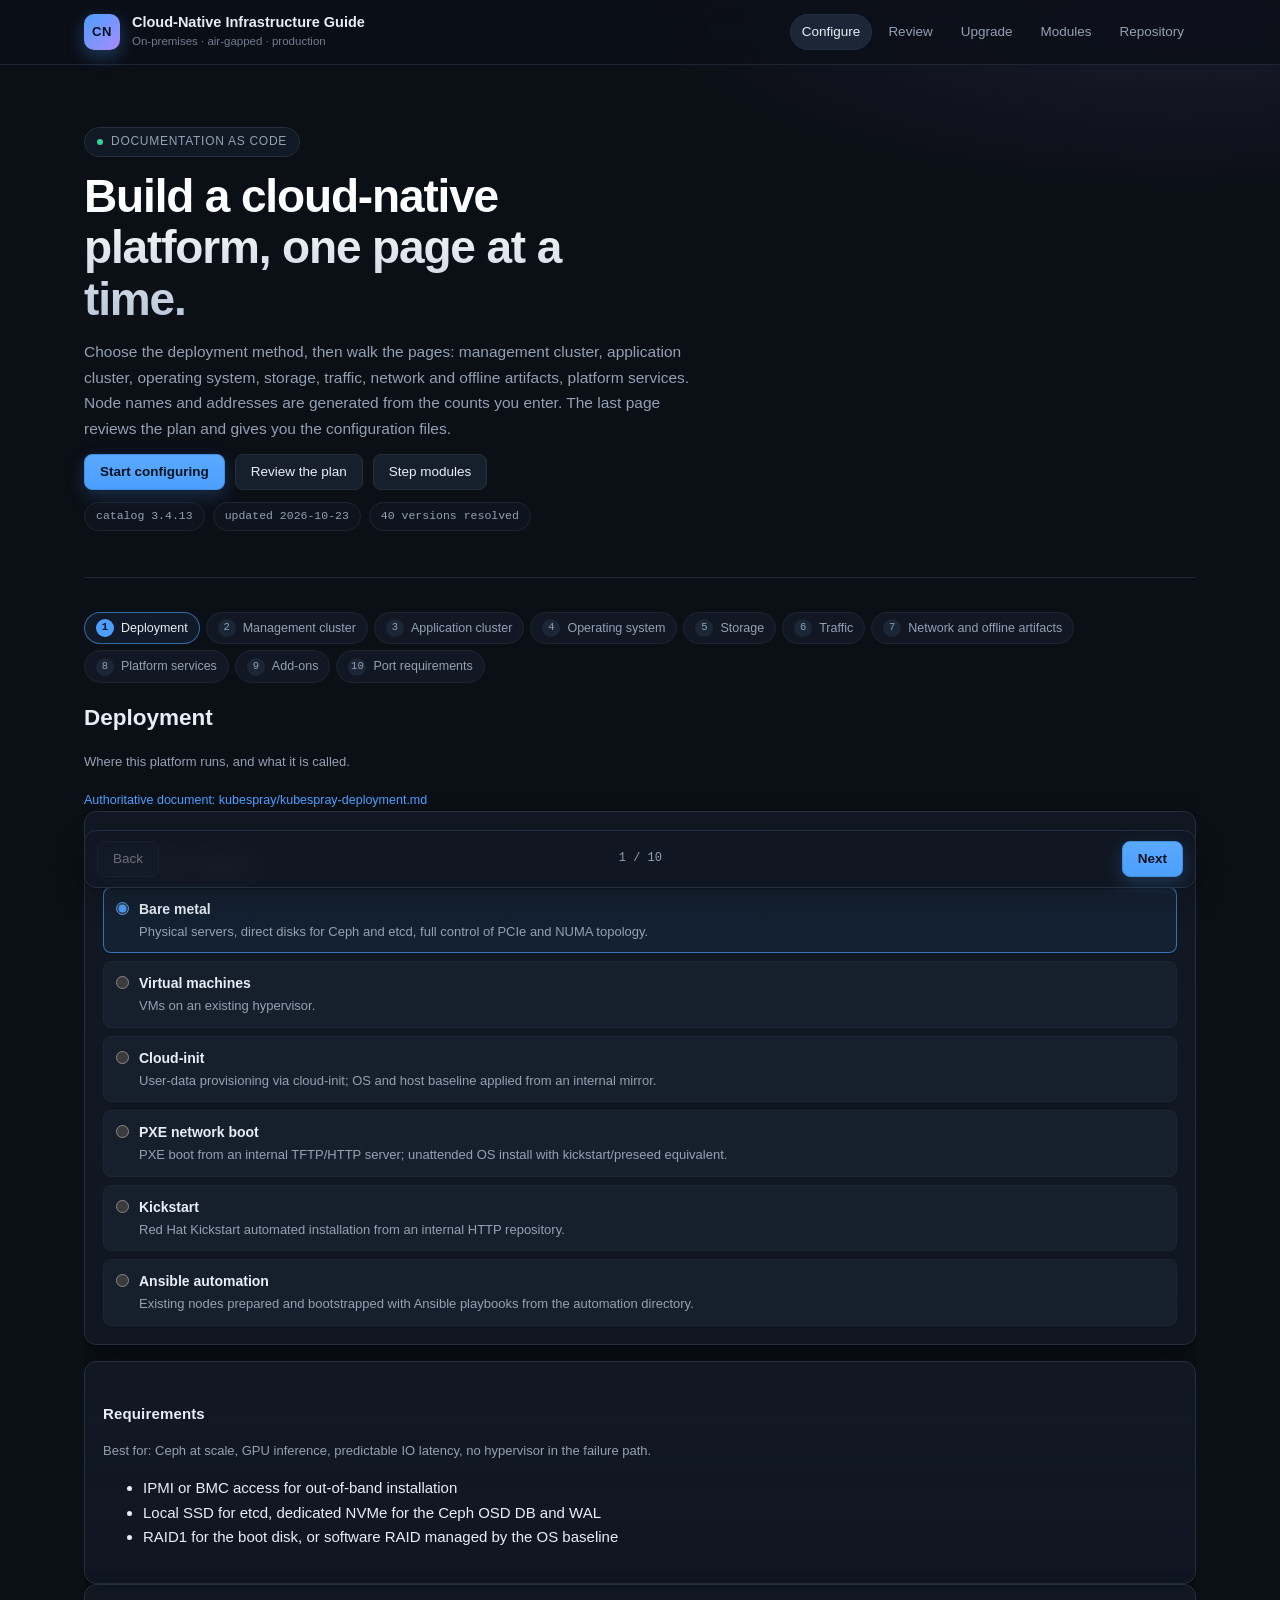
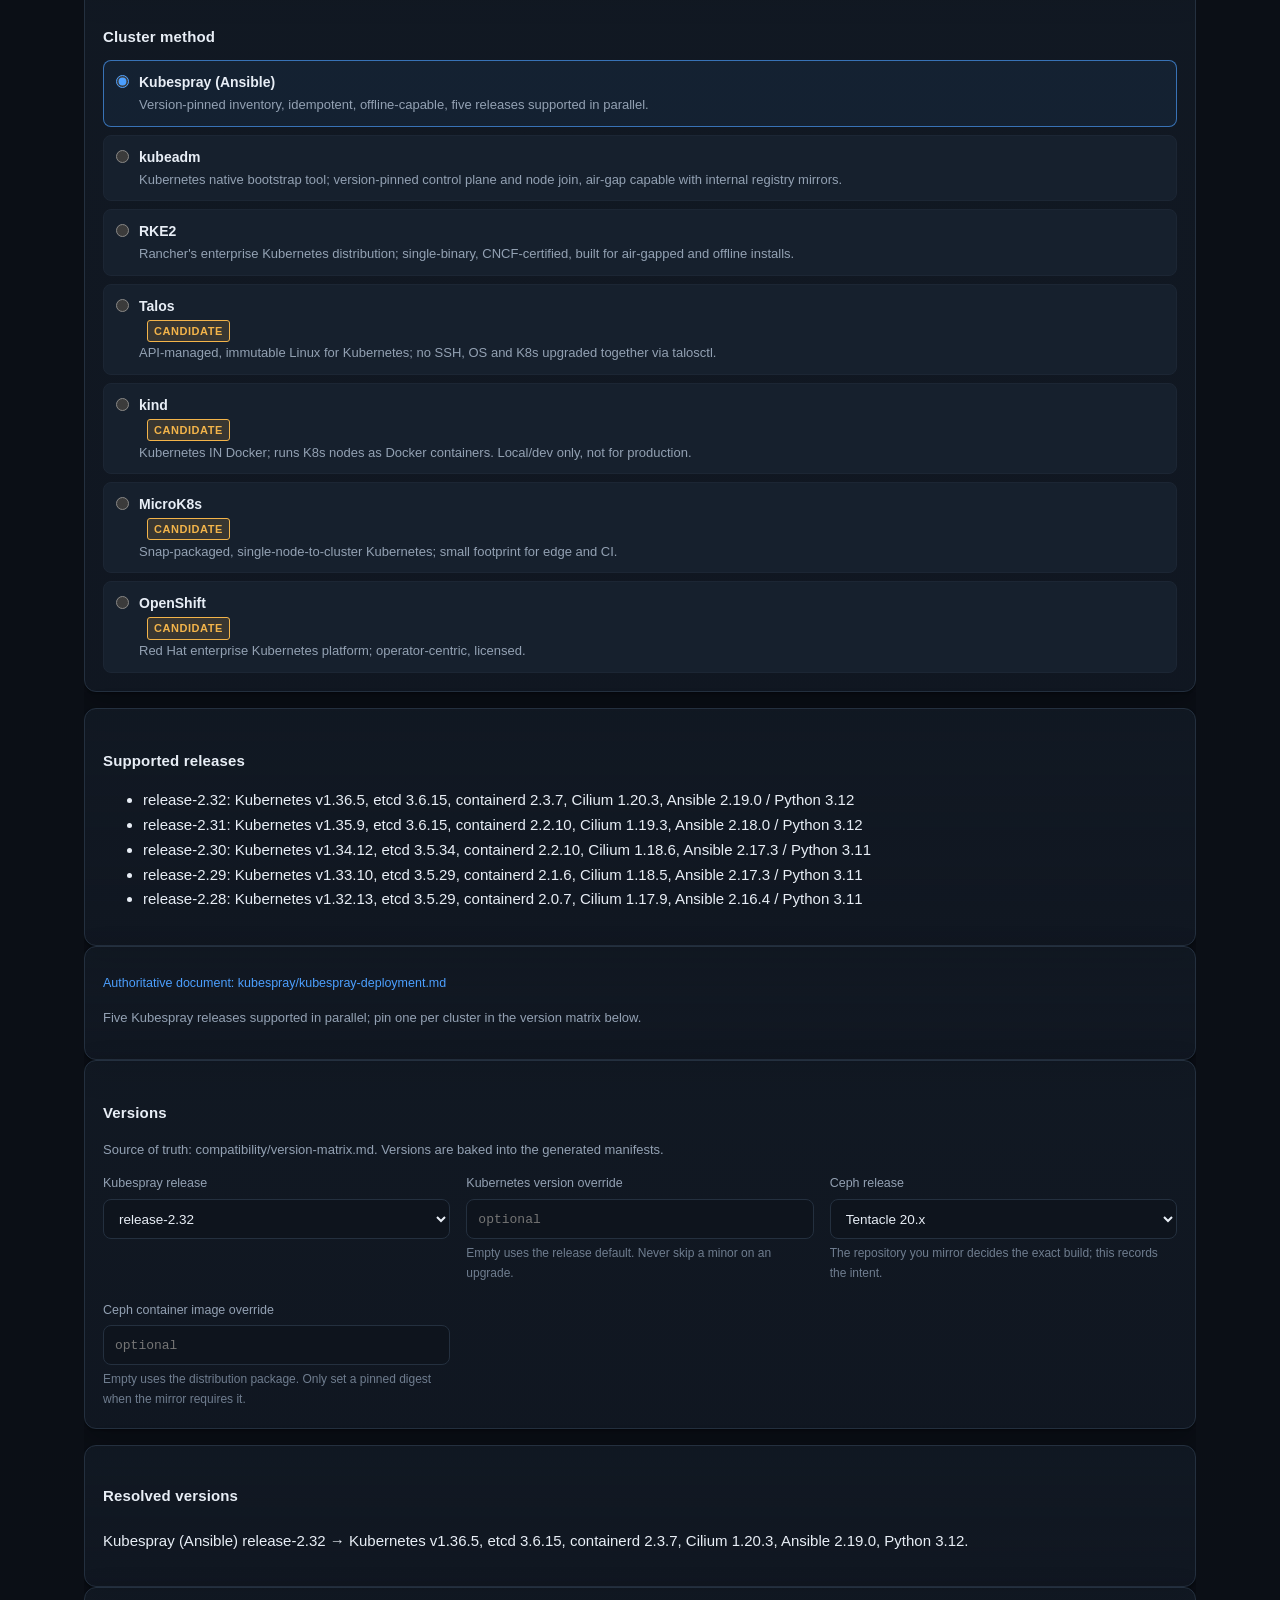
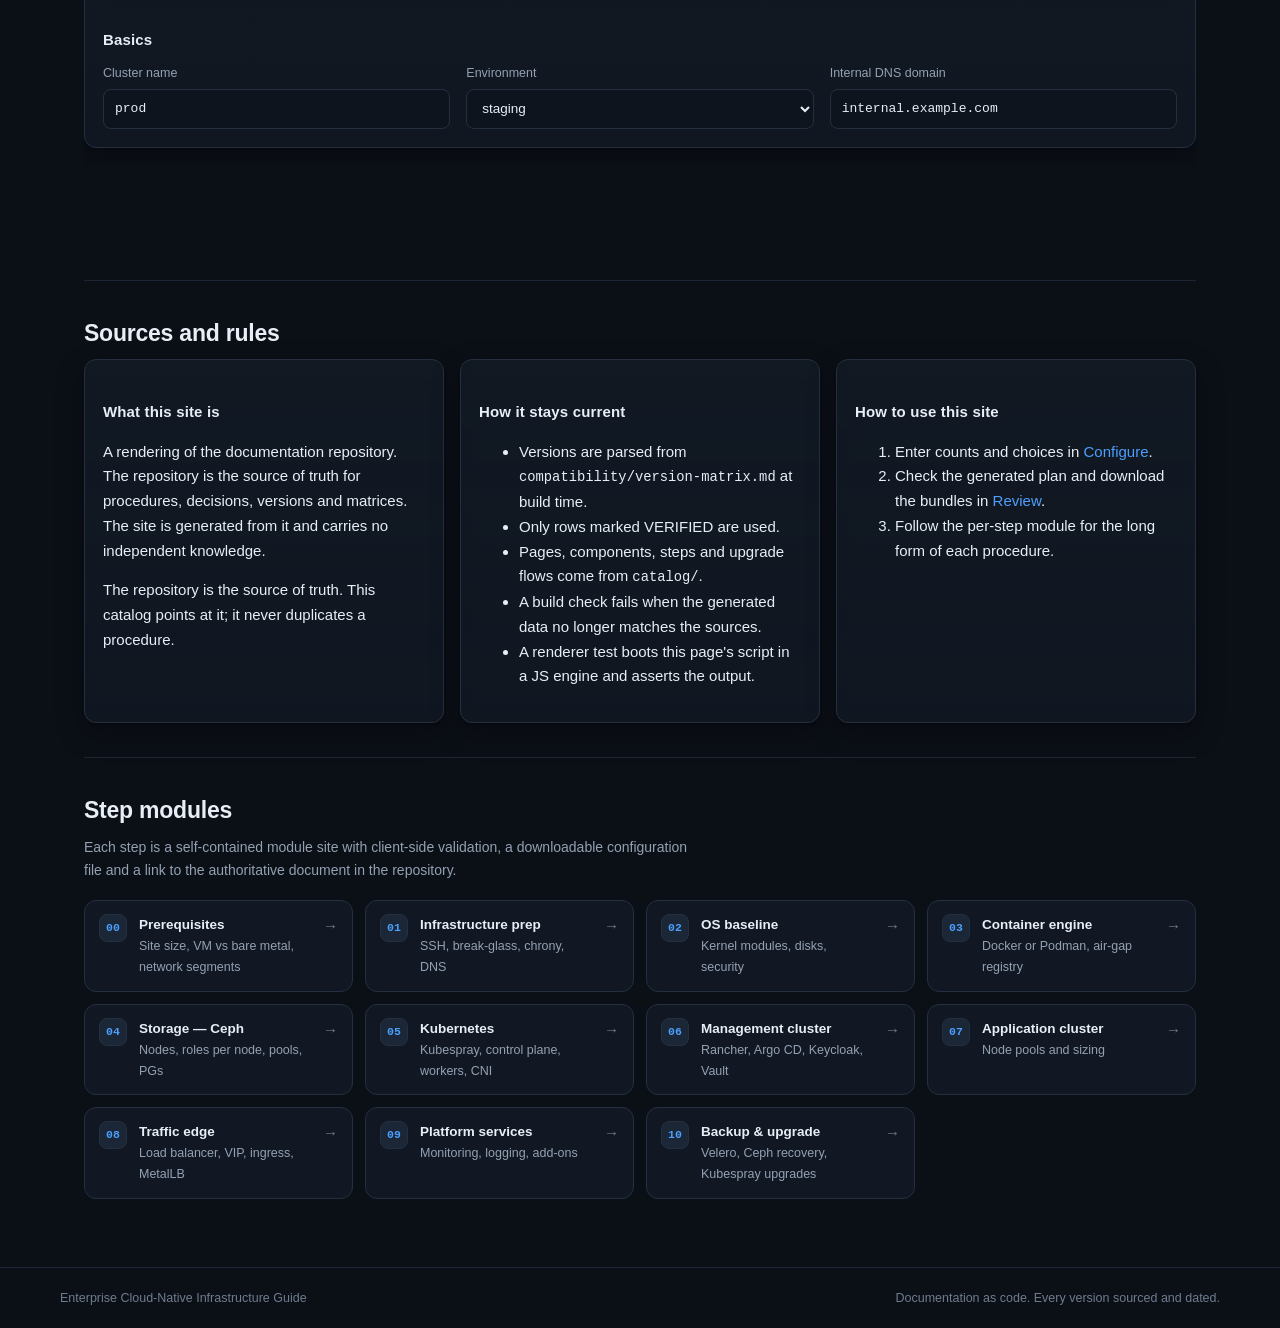
==== commit faea8809: "Reorder wizard: management cluster before application cluster" ====
--- a/site/index.html
+++ b/site/index.html
@@ -5,7 +5,7 @@
 <meta name="viewport" content="width=device-width, initial-scale=1">
 <title>Enterprise Cloud-Native Infrastructure Guide</title>
 <meta name="description" content="Step-by-step configurator and upgrade walkthrough for an on-premises, air-gapped cloud-native platform: Kubernetes with Kubespray, Ceph (Rook or cephadm on Podman/Docker), Rancher, Argo CD, Vault, Prometheus, Istio and GPU inference.">
-<link rel="stylesheet" href="styles.css?v=3.4.12">
+<link rel="stylesheet" href="styles.css?v=3.4.13">
 </head>
 <body>
 <header class="top">
@@ -33,7 +33,7 @@
     <p class="eyebrow">Documentation as code</p>
     <h1>Build a cloud-native platform, one page at a time.</h1>
     <p>
-      Choose the deployment method, then walk the pages: application cluster, management cluster,
+      Choose the deployment method, then walk the pages: management cluster, application cluster,
       operating system, storage, traffic, network and offline artifacts, platform services.
       Node names and addresses are generated from the counts you enter. The last page reviews the
       plan and gives you the configuration files.
@@ -188,6 +188,6 @@
 
 <div id="toast" class="toast" role="status" aria-live="polite"></div>
 
-<script src="app.js?v=3.4.12"></script>
+<script src="app.js?v=3.4.13"></script>
 </body>
 </html>
